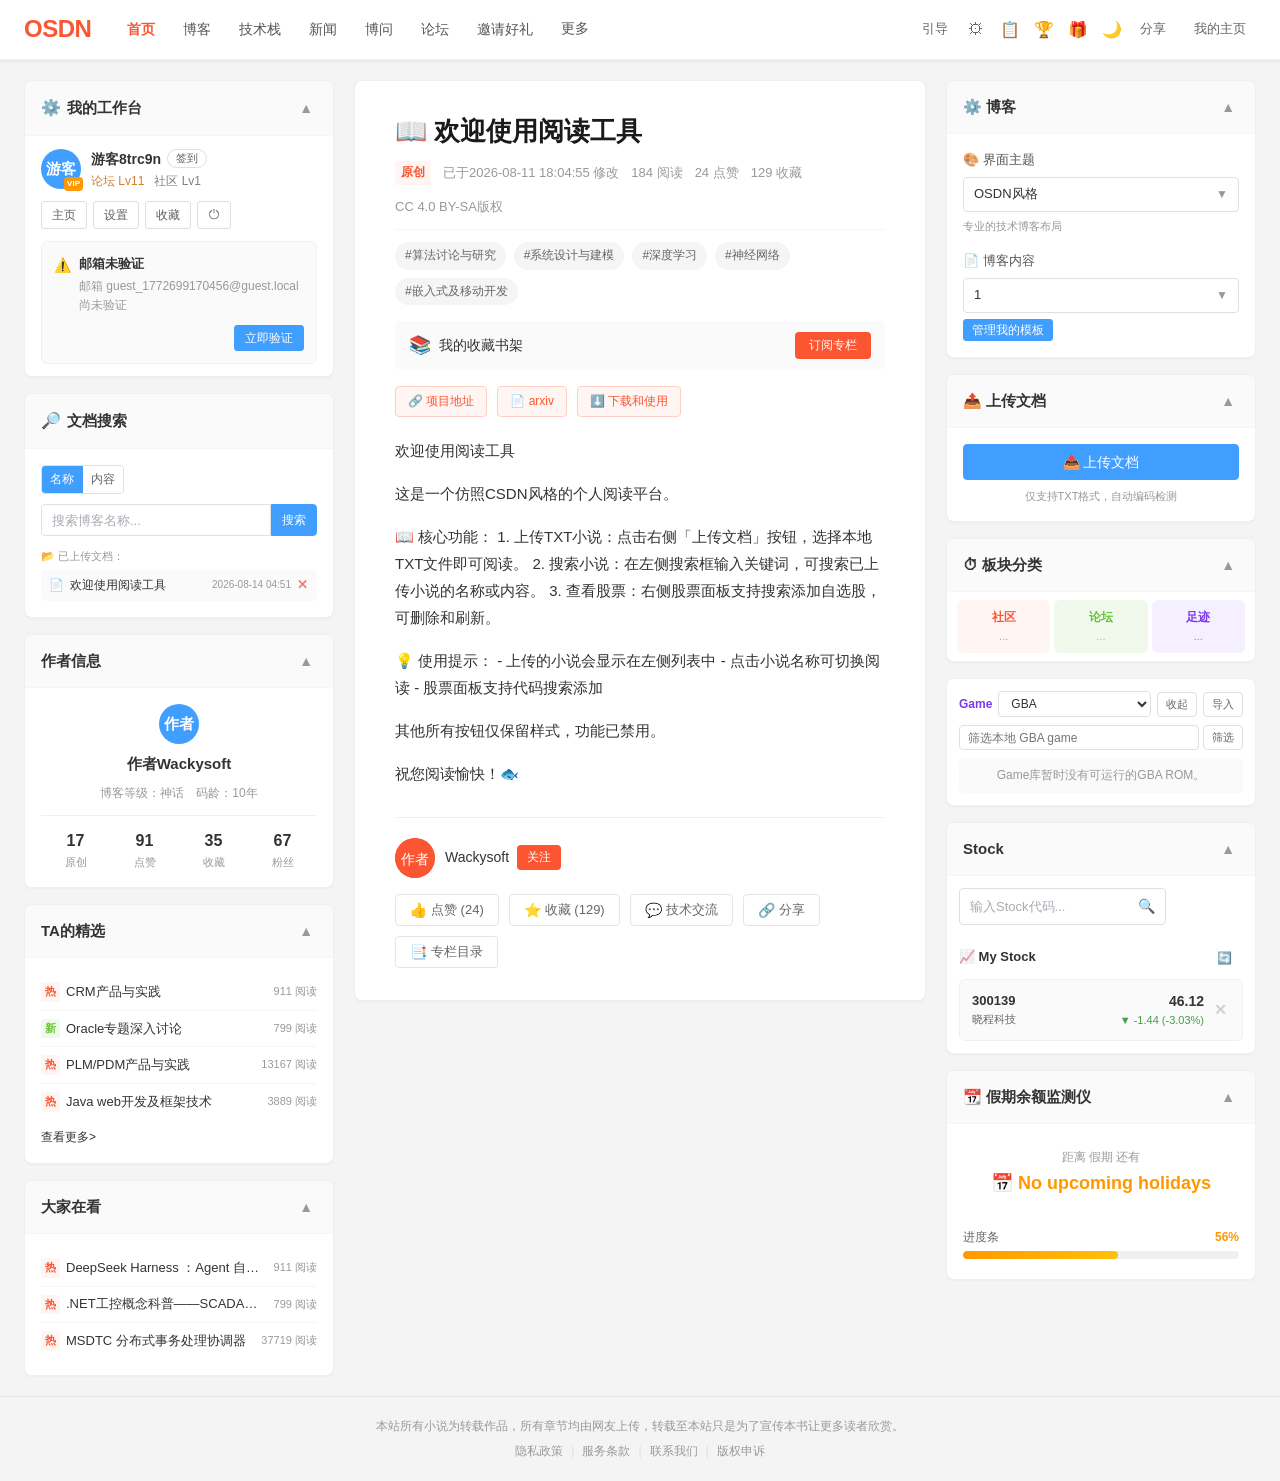
==== slack off fake site/htdocs/index.html @ a3bbbd3e "change style and localstorage novel" ====
<!DOCTYPE html>
<html lang="zh-CN" class="light">
<head>
    <meta charset="utf-8">
    <meta name="viewport" content="width=device-width, initial-scale=1, maximum-scale=5.0">
    <title>专业开发者工具|知识管理平台</title>
    <meta name="renderer" content="webkit">
    <meta name="theme-color" content="#fc5531">
	<link rel="stylesheet" href="css/main.css"/>
    <link rel="icon" href="data:image/svg+xml,<svg xmlns='http://www.w3.org/2000/svg' viewBox='0 0 100 100'><text y='.9em' font-size='90'>📚</text></svg>">
</head>
<body>
    <div id="app" class="csdn">
        <!-- ==================== Header ==================== -->
        <header class="csdn-header">
            <div class="header-container">
                <div class="header-left">
                    <a class="logo-link" href="#" onclick="return false;">
                        <div class="logo">OSDN</div>
                    </a>
                    <nav class="main-nav" aria-label="主导航">
                        <a class="nav-item active" href="#" onclick="return false;"><span>首页</span></a>
                        <a class="nav-item" href="#" onclick="return false;"><span>博客</span></a>
                        <a class="nav-item" href="#" onclick="return false;"><span>技术栈</span></a>
                        <a class="nav-item" href="#" onclick="return false;"><span>新闻</span></a>
                        <a class="nav-item" href="#" onclick="return false;"><span>博问</span></a>
                        <a class="nav-item" href="#" onclick="return false;"><span>论坛</span></a>
                        <a class="nav-item" href="#" onclick="return false;"><span>邀请好礼</span></a>
                        <button class="nav-item nav-item-group" onclick="return false;">
                            <span>更多</span>
                        </button>
                    </nav>
                </div>
                <div class="header-right">
                    <div class="toolbelt">
                        <button class="action-item" onclick="return false;">引导</button>
                        <button class="theme-toggle-btn" title="自定义头部菜单" onclick="return false;">⚙</button>
                        <button class="theme-toggle-btn" title="自定义侧边栏" onclick="return false;">📋</button>
                        <button class="theme-toggle-btn" title="排行榜" onclick="return false;">🏆</button>
                        <button class="theme-toggle-btn" title="邀请好礼" onclick="return false;">🎁</button>
                        <button class="theme-toggle-btn" title="切换到深色模式" onclick="return false;">🌙</button>
                        <button class="action-item" onclick="return false;">
                            <span>分享</span>
                        </button>
                    </div>
                    <div class="user-actions">
                        <a class="action-item" href="#" onclick="return false;">
                            <span>我的主页</span>
                        </a>
                    </div>
                </div>
            </div>
        </header>

        <!-- ==================== Main ==================== -->
        <main class="csdn-container">
            <!-- ===== Left Sidebar ===== -->
            <aside class="csdn-left-sidebar">
                <!-- Workspace Widget -->
                <div class="widget workspace-widget">
                    <div class="widget-header">
                        <h3 class="widget-title"><span class="section-icon">⚙️</span> 我的工作台</h3>
                        <button class="collapse-toggle-btn" title="收起" onclick="return false;">▲</button>
                    </div>
                    <div class="widget-content user-card-workspace">
                        <div class="user-logged-card">
                            <div class="logged-header">
                                <div class="logged-avatar">游客<span class="vip-badge">VIP</span></div>
                                <div class="logged-info">
                                    <div class="logged-name">
                                        <span class="username-text">游客8trc9n</span>
                                        <button class="el-button el-button--primary el-button--small is-plain checkin-btn" onclick="return false;">签到</button>
                                    </div>
                                    <div class="level-switcher">
                                        <span class="level-text" style="color: #CD7F32;">论坛 Lv11</span>
                                        <span class="level-text" style="color: #808080;">社区 Lv1</span>
                                    </div>
                                </div>
                            </div>
                            <div class="logged-actions">
                                <button class="el-button el-button--small is-plain" onclick="return false;">主页</button>
                                <button class="el-button el-button--small is-plain" onclick="return false;">设置</button>
                                <button class="el-button el-button--small is-plain" onclick="return false;">收藏</button>
                                <button class="el-button el-button--danger el-button--small is-plain" onclick="return false;"><span class=""><i data-v-ab1d8063="" class="el-icon"><svg data-v-ab1d8063="" xmlns="http://www.w3.org/2000/svg" viewBox="0 0 1024 1024"><path fill="currentColor" d="M352 159.872V230.4a352 352 0 1 0 320 0v-70.528A416.128 416.128 0 0 1 512 960a416 416 0 0 1-160-800.128"></path><path fill="currentColor" d="M512 64q32 0 32 32v320q0 32-32 32t-32-32V96q0-32 32-32"></path></svg></i></span></button>
                            </div>
                        </div>
						<div class="setting-item">
                                <div class="email-verification-status">
                                    <div class="status-header">
                                        <div class="status-icon">⚠️</div>
                                        <div class="status-info">
                                            <h4 class="status-title">邮箱未验证</h4>
                                            <p class="status-desc">邮箱 guest_1772699170456@guest.local 尚未验证</p>
                                        </div>
                                    </div>
                                    <div class="action-section">
                                        <button class="el-button el-button--primary el-button--small" onclick="return false;">立即验证</button>
                                    </div>
                                </div>
                        </div>
                    </div>
                </div>

                <!-- Novel Search Widget -->
                <div class="widget novel-search-widget">
                    <div class="widget-header">
                        <h3 class="widget-title"><span class="section-icon">🔎</span> 文档搜索</h3>
                    </div>
                    <div class="widget-content">
                        <div class="search-panel-compact">
                            <div class="search-mode-switch">
                                <div class="el-radio-group" role="radiogroup">
                                    <label class="el-radio-button is-active" style="display:inline-flex;">
                                        <input class="el-radio-button__original-radio" type="radio" name="searchMode" value="name" checked>
                                        <span class="el-radio-button__inner">名称</span>
                                    </label>
                                    <label class="el-radio-button" style="display:inline-flex;">
                                        <input class="el-radio-button__original-radio" type="radio" name="searchMode" value="content">
                                        <span class="el-radio-button__inner">内容</span>
                                    </label>
                                </div>
                            </div>
                            <div class="search-input-group">
                                <div class="el-input el-input--small el-input-group el-input--suffix el-input-group--append">
                                    <div class="el-input__wrapper">
                                        <input class="el-input__inner" type="text" id="novelSearchInput" placeholder="搜索博客名称..." autocomplete="off">
                                    </div>
                                    <div class="el-input-group__append">
                                        <button class="el-button el-button--primary el-button--small" id="novelSearchBtn">搜索</button>
                                    </div>
                                </div>
                            </div>
                            <!-- Uploaded novels list -->
                            <div id="uploadedNovelList" style="display:none; margin-top: 12px;">
                                <div style="font-size:11px; color:#999; margin-bottom:4px;">📂 已上传文档：</div>
                                <div id="novelListItems" style="display:flex; flex-direction:column; gap:4px;"></div>
                            </div>
                        </div>
                    </div>
                </div>

                <!-- Author Card Widget -->
                <div class="widget author-card-widget">
                    <div class="widget-header">
                        <h3 class="widget-title">作者信息</h3>
                        <button class="collapse-toggle-btn" title="收起" onclick="return false;">▲</button>
                    </div>
                    <div class="widget-content">
                        <div class="author-card">
                            <div class="author-avatar">作者</div>
							<a class="author-name" href="#" onclick="return false;">作者Wackysoft</a>
                            <div class="author-info">
                                <span class="blog-level">博客等级：神话</span>
                                <span class="coding-years">码龄：10年</span>
                            </div>
                            <div class="author-stats">
                                <div class="stat-item"><span class="stat-number">17</span><span class="stat-label">原创</span></div>
                                <div class="stat-item"><span class="stat-number">91</span><span class="stat-label">点赞</span></div>
                                <div class="stat-item"><span class="stat-number">35</span><span class="stat-label">收藏</span></div>
                                <div class="stat-item"><span class="stat-number">67</span><span class="stat-label">粉丝</span></div>
                            </div>
                        </div>
                    </div>
                </div>

                <!-- Recommended Widget -->
                <div class="widget recommended-widget">
                    <div class="widget-header">
                        <h3 class="widget-title">TA的精选</h3>
                        <button class="collapse-toggle-btn" title="收起" onclick="return false;">▲</button>
                    </div>
                    <div class="widget-content">
                        <ul class="article-list">
                            <li class="article-item"><span class="article-tag hot">热</span><button class="article-link" onclick="return false;">CRM产品与实践</button><span class="article-views">911 阅读</span></li>
                            <li class="article-item"><span class="article-tag new">新</span><button class="article-link" onclick="return false;">Oracle专题深入讨论</button><span class="article-views">799 阅读</span></li>
                            <li class="article-item"><span class="article-tag hot">热</span><button class="article-link" onclick="return false;">PLM/PDM产品与实践</button><span class="article-views">13167 阅读</span></li>
                            <li class="article-item"><span class="article-tag hot">热</span><button class="article-link" onclick="return false;">Java web开发及框架技术</button><span class="article-views">3889 阅读</span></li>
                        </ul>
                        <a class="view-more" href="#" onclick="return false;">查看更多&gt;</a>
                    </div>
                </div>

                <!-- Popular Widget -->
                <div class="widget popular-widget">
                    <div class="widget-header">
                        <h3 class="widget-title">大家在看</h3>
                        <button class="collapse-toggle-btn" title="收起" onclick="return false;">▲</button>
                    </div>
                    <div class="widget-content">
                        <ul class="article-list">
                            <li class="article-item"><span class="article-tag hot">热</span><button class="article-link" onclick="return false;">DeepSeek Harness ：Agent 自我改进</button><span class="article-views">911 阅读</span></li>
                            <li class="article-item"><span class="article-tag hot">热</span><button class="article-link" onclick="return false;">.NET工控概念科普——SCADA、MES、ERP</button><span class="article-views">799 阅读</span></li>
                            <li class="article-item"><span class="article-tag hot">热</span><button class="article-link" onclick="return false;">MSDTC 分布式事务处理协调器</button><span class="article-views">37719 阅读</span></li>
                        </ul>
                    </div>
                </div>
            </aside>

            <!-- ===== Article Area ===== -->
            <article class="csdn-article">
                <h1 class="article-title" id="articleTitle">📖 欢迎使用阅读工具</h1>
                <div class="article-meta">
                    <span class="meta-item original">原创</span>
                    <span class="meta-item">已于2026-08-11 18:04:55 修改</span>
                    <span class="meta-item" id="readCount">184 阅读</span>
                    <span class="meta-item">24 点赞</span>
                    <span class="meta-item">129 收藏</span>
                    <span class="meta-item license">CC 4.0 BY-SA版权</span>
                </div>
                <div class="article-tags">
                    <span class="tag-item">#算法讨论与研究</span>
                    <span class="tag-item">#系统设计与建模</span>
                    <span class="tag-item">#深度学习</span>
                    <span class="tag-item">#神经网络</span>
                    <span class="tag-item">#嵌入式及移动开发</span>
                </div>
                <div class="column-info">
                    <div class="column-content">
                        <span class="column-icon">📚</span>
                        <span class="column-name">我的收藏书架</span>
                        <button class="subscribe-btn" onclick="return false;">订阅专栏</button>
                    </div>
                </div>
                <div class="external-links">
                    <button class="link-item" onclick="return false;">🔗 项目地址</button>
                    <button class="link-item" onclick="return false;">📄 arxiv</button>
                    <button class="link-item" onclick="return false;">⬇️ 下载和使用</button>
                </div>
                <div class="article-content" id="articleContent">
                    <p>👆 点击右侧「上传文档」按钮，选择TXT格式的小说文件即可开始阅读。</p>
                    <p>上传后小说内容将在此区域显示，左侧搜索框可以搜索已上传的小说。</p>
                    <p>本页面仿照CSDN风格布局，仅保留上传小说和查看股票两个核心功能。</p>
                </div>
                <div class="article-footer">
                    <div class="author-snippet">
                        <img class="author-avatar-small" src="data:image/svg+xml,%3Csvg xmlns='http://www.w3.org/2000/svg' width='40' height='40'%3E%3Crect width='40' height='40' rx='20' fill='%23fc5531'/%3E%3Ctext x='20' y='26' text-anchor='middle' font-size='14' fill='white' font-family='sans-serif'%3E作者%3C/text%3E%3C/svg%3E" alt="作者头像">
                        <div class="author-info-small">
                            <div class="author-name-small">Wackysoft</div>
                            <button class="follow-btn-small" onclick="return false;">关注</button>
                        </div>
                    </div>
                    <div class="interaction-btns">
                        <button class="interaction-btn" onclick="return false;"><span class="btn-icon">👍</span><span class="btn-text">点赞 (24)</span></button>
                        <button class="interaction-btn" onclick="return false;"><span class="btn-icon">⭐</span><span class="btn-text">收藏 (129)</span></button>
                        <button class="interaction-btn" onclick="return false;"><span class="btn-icon">💬</span><span class="btn-text">技术交流</span></button>
                        <button class="interaction-btn" onclick="return false;"><span class="btn-icon">🔗</span><span class="btn-text">分享</span></button>
                        <button class="interaction-btn" onclick="return false;"><span class="btn-icon">📑</span><span class="btn-text">专栏目录</span></button>
                    </div>
                </div>
            </article>

            <!-- ===== Right Sidebar ===== -->
            <aside class="csdn-right-sidebar">
                <!-- Settings Widget -->
                <div class="widget settings-widget">
                    <div class="widget-header">
                        <h3 class="widget-title">⚙️ 博客</h3>
                        <button class="collapse-toggle-btn" title="收起" onclick="return false;">▲</button>
                    </div>
                    <div class="widget-content">
                        <div class="settings-panel">
                            <div class="setting-item">
                                <div class="setting-label">🎨 界面主题</div>
                                <div class="el-select el-select--small setting-select">
                                    <div class="el-select__wrapper" onclick="return false;">
                                        <div class="el-select__selection">
                                            <div class="el-select__placeholder"><span>OSDN风格</span></div>
                                        </div>
                                        <div class="el-select__suffix">▼</div>
                                    </div>
                                </div>
                                <span style="font-size:11px; color:#999;">专业的技术博客布局</span>
                            </div>
                            <div class="setting-item">
                                <div class="setting-label">📄 博客内容</div>
                                <div class="el-select el-select--small setting-select">
                                    <div class="el-select__wrapper" onclick="return false;">
                                        <div class="el-select__selection">
                                            <div class="el-select__placeholder"><span>1</span></div>
                                        </div>
                                        <div class="el-select__suffix">▼</div>
                                    </div>
                                </div>
                                <button class="el-button el-button--primary el-button--small is-text manage-template-btn" onclick="return false;">管理我的模板</button>
                            </div>
                        </div>
                    </div>
                </div>

                <!-- Upload Widget (Core Function) -->
                <div class="widget upload-widget" id="uploadWidget">
                    <div class="widget-header">
                        <h3 class="widget-title">📤 上传文档</h3>
                        <button class="collapse-toggle-btn" title="收起" onclick="return false;">▲</button>
                    </div>
                    <div class="widget-content">
                        <div class="reader-panel-compact">
                            <button class="el-button el-button--primary upload-btn" id="uploadBtn" block>
                                📤 上传文档
                            </button>
                            <p style="font-size:11px; color:#999; margin-top:8px; text-align:center;">
                                仅支持TXT格式，自动编码检测
                            </p>
                        </div>
                    </div>
                </div>

                <!-- Farm QPet Countdown Widget -->
                <div class="widget farm-qpet-countdown-widget">
                    <div class="widget-header">
                        <h3 class="widget-title">⏱ 板块分类</h3>
                        <button class="collapse-toggle-btn" title="收起" onclick="return false;">▲</button>
                    </div>
                    <div class="widget-content" style="padding:8px 10px;">
                        <div class="farm-qpet-countdown-widget">
                            <div class="fqc-grid">
                                <a class="fqc-cell fqc-cell--community" href="#" onclick="return false;">
                                    <span class="fqc-name">社区</span>
                                    <span class="fqc-meta">...</span>
                                </a>
                                <a class="fqc-cell fqc-cell--farm" href="#" onclick="return false;">
                                    <span class="fqc-name">论坛</span>
                                    <span class="fqc-meta">...</span>
                                </a>
                                <a class="fqc-cell fqc-cell--qpet" href="#" onclick="return false;">
                                    <span class="fqc-name">足迹</span>
                                    <span class="fqc-meta">...</span>
                                </a>
                            </div>
                        </div>
                    </div>
                </div>

                <!-- GBA Console Widget -->
                <div class="widget gba-console-widget">
                    <div class="widget-content no-padding">
                        <div class="gba-widget">
                            <div class="gba-widget-lead">
                                <span class="gba-widget-icon">Game</span>
                                <select class="console-select" aria-label="选择Game平台" onchange="return false;">
                                    <option value="gba" selected>GBA</option>
                                    <option value="gb">GB</option>
                                    <option value="gbc">GBC</option>
                                    <option value="nes">FC/NES</option>
                                    <option value="snes">SNES</option>
                                    <option value="genesis">MD</option>
                                    <option value="n64">N64</option>
                                    <option value="nds">NDS</option>
                                </select>
                                <button class="library-toggle" onclick="return false;">收起</button>
                                <input class="local-rom-input" type="file" accept=".gba" style="display:none;">
                                <button class="import-rom" onclick="return false;">导入</button>
                            </div>
                            <form class="gba-library-search" onsubmit="return false;">
                                <input placeholder="筛选本地 GBA game" aria-label="筛选本地 GBA game">
                                <button onclick="return false;">筛选</button>
                            </form>
                            <div class="gba-widget-status">Game库暂时没有可运行的GBA ROM。</div>
                        </div>
                    </div>
                </div>

                <!-- Stock Widget (Core Function) -->
                <div class="widget stock-widget" id="stockWidget">
                    <div class="widget-header">
                        <h3 class="widget-title">Stock</h3>
                        <button class="collapse-toggle-btn" title="收起" onclick="return false;">▲</button>
                    </div>
                    <div class="widget-content" style="padding:12px;">
                        <div class="stock-panel">
                            <div class="stock-section">
                                <div class="search-container">
                                    <div class="el-input el-input--prefix el-input--suffix">
                                        <div class="el-input__wrapper" style="border-radius:4px;">
                                            <input class="el-input__inner" type="text" id="stockSearchInput" placeholder="输入Stock代码..." autocomplete="off">
                                            <span id="stockSearchBtn" style="cursor:pointer; color:#999; font-size:14px;">🔍</span>
                                        </div>
                                    </div>
                                </div>
                            </div>
                            <div class="stock-section">
                                <div class="section-header">
                                    <h4>📈 My Stock</h4>
                                    <button class="el-button el-button--small" id="stockRefreshBtn" title="刷新">🔄</button>
                                </div>
                                <div class="stock-list" id="stockList">
                                    <!-- Stock items will be rendered here by JS -->
                                </div>
                            </div>
                        </div>
                    </div>
                </div>

                <!-- Holiday Countdown Widget -->
                <div class="widget holiday-countdown-2026-widget">
                    <div class="widget-header">
                        <h3 class="widget-title">📆 假期余额监测仪</h3>
                        <button class="collapse-toggle-btn" title="收起" onclick="return false;">▲</button>
                    </div>
                    <div class="widget-content" style="padding:12px;">
                        <div class="holiday-countdown-2026">
                            <div class="countdown-hero">
                                <span class="hero-label">距离 **节 还有</span>
                                <span class="hero-value" id="holidayCountdown">计算中...</span>
                            </div>
                            <div class="moyu-progress-section">
                                <div class="moyu-progress-header">
                                    <span class="moyu-label">进度条</span>
                                    <span class="moyu-percent" id="moyuPercent">56%</span>
                                </div>
                                <div class="moyu-progress-track">
                                    <div class="moyu-progress-fill" id="moyuProgressFill" style="width: 56%;"></div>
                                </div>
                            </div>
                        </div>
                    </div>
                </div>
            </aside>
        </main>

        <!-- ==================== Footer ==================== -->
        <footer class="site-footer">
            <div class="beian-info">
                <p>本站所有小说为转载作品，所有章节均由网友上传，转载至本站只是为了宣传本书让更多读者欣赏。</p>
                <div class="footer-links">
                    <a href="#" onclick="return false;">隐私政策</a>
                    <span class="link-separator">|</span>
                    <a href="#" onclick="return false;">服务条款</a>
                    <span class="link-separator">|</span>
                    <a href="#" onclick="return false;">联系我们</a>
                    <span class="link-separator">|</span>
                    <a href="#" onclick="return false;">版权申诉</a>
                </div>
            </div>
        </footer>

        <!-- Hidden file input for novel upload -->
        <input type="file" accept=".txt" id="novelFileInput" class="hidden-file-input">

        <!-- Toast notification -->
        <div class="toast" id="toast"></div>
    </div>
	<script type="text/javascript" src="js/main.js"></script>
</body>
</html>
---- slack off fake site/htdocs/css/main.css ----
:root {
            --el-color-primary: #fc5531;
            --el-color-primary-light-3: #fd7b5f;
            --el-color-primary-light-5: #fea692;
            --el-color-primary-light-7: #fed0c4;
            --el-color-primary-light-8: #ffe4de;
            --el-color-primary-light-9: #fff2ef;
            --el-color-primary-dark-2: #ca4427;
            --el-color-danger: #f56c6c;
            --el-color-info: #909399;
            --el-color-success: #67c23a;
            --el-color-warning: #e6a23c;
            --el-border-radius-base: 4px;
            --el-border-color: #dcdfe6;
            --el-border-color-light: #e4e7ed;
            --el-text-color-primary: #303133;
            --el-text-color-regular: #606266;
            --el-text-color-secondary: #909399;
            --el-text-color-placeholder: #a8abb2;
            --el-bg-color: #ffffff;
            --el-bg-color-page: #f4f4f4;
            --el-font-size-base: 14px;
            --el-font-size-small: 13px;
        }

        * {
            margin: 0;
            padding: 0;
            box-sizing: border-box;
        }

        body {
            font-family: -apple-system, BlinkMacSystemFont, 'Segoe UI', 'PingFang SC', 'Hiragino Sans GB',
                'Microsoft YaHei', 'Helvetica Neue', Helvetica, Arial, sans-serif;
            font-size: 14px;
            color: var(--el-text-color-primary);
            background-color: #f4f4f4;
            line-height: 1.6;
            min-height: 100vh;
        }

        a {
            text-decoration: none;
            color: inherit;
        }

        button {
            cursor: pointer;
            font-family: inherit;
        }
        button:disabled {
            cursor: not-allowed;
            opacity: 0.5;
        }

        /* ============ Header ============ */
        .csdn-header {
            position: sticky;
            top: 0;
            z-index: 1000;
            background: #ffffff;
            box-shadow: 0 1px 4px rgba(0, 0, 0, 0.08);
            height: 60px;
            border-bottom: 1px solid #f0f0f0;
        }

        .header-container {
            max-width: 1400px;
            margin: 0 auto;
            padding: 0 24px;
            height: 100%;
            display: flex;
            align-items: center;
            justify-content: space-between;
            gap: 16px;
        }

        .header-left {
            display: flex;
            align-items: center;
            gap: 24px;
            min-width: 0;
            flex-shrink: 1;
        }

        .logo-link {
            display: flex;
            align-items: center;
            flex-shrink: 0;
        }
        .logo {
            font-size: 24px;
            font-weight: 700;
            color: #fc5531;
            letter-spacing: -0.5px;
            cursor: pointer;
            white-space: nowrap;
            user-select: none;
        }

        .main-nav {
            display: flex;
            align-items: center;
            gap: 4px;
            flex-wrap: nowrap;
            overflow: hidden;
        }

        .nav-item {
            display: inline-flex;
            align-items: center;
            gap: 4px;
            padding: 8px 12px;
            font-size: 14px;
            color: #555;
            border-radius: 4px;
            cursor: pointer;
            border: none;
            background: none;
            white-space: nowrap;
            transition: color 0.2s, background 0.2s;
            user-select: none;
        }
        .nav-item:hover {
            color: #fc5531;
            background: #fff5f2;
        }
        .nav-item.active {
            color: #fc5531;
            font-weight: 600;
        }
        .nav-item-highlight {
            color: #fc5531;
            font-weight: 600;
            background: #fff5f2;
            border: 1px solid #fed0c4;
            border-radius: 20px;
            padding: 4px 14px;
        }
        .nav-item-group {
            cursor: default;
        }

        .el-icon {
            display: inline-flex;
            align-items: center;
            justify-content: center;
            width: 1em;
            height: 1em;
            font-size: inherit;
            flex-shrink: 0;
        }
        .el-icon svg {
            width: 1em;
            height: 1em;
            fill: currentColor;
        }

        .header-right {
            display: flex;
            align-items: center;
            gap: 8px;
            flex-shrink: 0;
        }

        .toolbelt {
            display: flex;
            align-items: center;
            gap: 2px;
        }

        .action-item {
            display: inline-flex;
            align-items: center;
            gap: 4px;
            padding: 6px 10px;
            font-size: 13px;
            color: #666;
            border: none;
            background: none;
            border-radius: 4px;
            cursor: pointer;
            white-space: nowrap;
            transition: color 0.2s, background 0.2s;
            user-select: none;
        }
        .action-item:hover {
            color: #fc5531;
            background: #f5f5f5;
        }

        .theme-toggle-btn {
            display: inline-flex;
            align-items: center;
            justify-content: center;
            width: 32px;
            height: 32px;
            padding: 0;
            font-size: 16px;
            color: #666;
            border: none;
            background: none;
            border-radius: 4px;
            cursor: pointer;
            transition: color 0.2s, background 0.2s;
            user-select: none;
        }
        .theme-toggle-btn:hover {
            color: #fc5531;
            background: #f5f5f5;
        }

        .user-actions {
            display: flex;
            align-items: center;
            gap: 4px;
        }

        /* ============ Container ============ */
        .csdn-container {
            max-width: 1400px;
            margin: 0 auto;
            padding: 20px 24px;
            display: flex;
            gap: 20px;
            align-items: flex-start;
            min-height: calc(100vh - 60px - 100px);
        }

        /* ============ Sidebar ============ */
        .csdn-left-sidebar,
        .csdn-right-sidebar {
            width: 310px;
            flex-shrink: 0;
            display: flex;
            flex-direction: column;
            gap: 16px;
        }

        .widget {
            background: #ffffff;
            border-radius: 8px;
            border: 1px solid #f0f0f0;
            overflow: hidden;
            box-shadow: 0 1px 2px rgba(0, 0, 0, 0.04);
        }

        .widget-header {
            display: flex;
            align-items: center;
            justify-content: space-between;
            padding: 14px 16px;
            border-bottom: 1px solid #f5f5f5;
            background: #fafafa;
        }

        .widget-title {
            display: flex;
            align-items: center;
            gap: 6px;
            font-size: 15px;
            font-weight: 600;
            color: #333;
        }
        .section-icon {
            font-size: 16px;
        }

        .widget-content {
            padding: 16px;
        }
        .widget-content.no-padding {
            padding: 0;
        }

        .el-button {
            display: inline-flex;
            align-items: center;
            justify-content: center;
            gap: 6px;
            padding: 8px 16px;
            font-size: 13px;
            font-weight: 500;
            line-height: 1;
            border-radius: 4px;
            border: 1px solid transparent;
            cursor: pointer;
            white-space: nowrap;
            transition: all 0.2s;
            user-select: none;
            background: none;
            color: #606266;
        }
        .el-button--primary {
            background: #409eff;
            border-color: #409eff;
            color: #fff;
        }
        .el-button--primary:hover {
            background: #fd7b5f;
            border-color: #fd7b5f;
        }
        .el-button--primary.is-plain {
            background: #fff2ef;
            border-color: #fed0c4;
            color: #fc5531;
        }
        .el-button--primary.is-plain:hover {
            background: #fc5531;
            border-color: #fc5531;
            color: #fff;
        }
        .el-button--danger {
            background: #f56c6c;
            border-color: #f56c6c;
            color: #fff;
        }
        .el-button--danger.is-plain {
            background: #fef0f0;
            border-color: #fbc4c4;
            color: #f56c6c;
        }
        .el-button--small {
            padding: 6px 10px;
            font-size: 12px;
            border-radius: 3px;
        }
        .el-button--text {
            border: none;
            background: none;
            color: #fc5531;
            padding: 4px 8px;
        }
        .el-button--text:hover {
            background: #f5f5f5;
        }
        .el-button.is-plain {
            background: transparent;
            border-color: #dcdfe6;
            color: #606266;
        }
        .el-button.is-plain:hover {
            background: #fc5531;
            border-color: #fc5531;
            color: #fff;
        }
        .el-button[block] {
            width: 100%;
            display: flex;
        }

        .collapse-toggle-btn {
            padding: 4px;
            color: #999;
            font-size: 14px;
            background: none;
            border: none;
            cursor: pointer;
        }
        .collapse-toggle-btn:hover {
            color: #333;
        }

        /* ============ Workspace Widget ============ */
        .user-card-workspace {
            padding: 12px 16px;
        }
        .user-logged-card .logged-header {
            display: flex;
            align-items: center;
            gap: 10px;
            margin-bottom: 8px;
        }
        .logged-avatar {
            width: 40px;
            height: 40px;
            border-radius: 50%;
            background: #409eff;
            color: #fff;
            display: flex;
            align-items: center;
            justify-content: center;
            font-size: 15px;
            font-weight: 600;
            position: relative;
            flex-shrink: 0;
        }
        .vip-badge {
            position: absolute;
            bottom: -2px;
            right: -2px;
            font-size: 8px;
            background: #ff9800;
            color: #fff;
            padding: 1px 3px;
            border-radius: 4px;
            font-weight: 700;
        }
        .logged-info {
            flex: 1;
            min-width: 0;
        }
        .logged-name {
            display: flex;
            align-items: center;
            gap: 6px;
            font-weight: 600;
            font-size: 14px;
            color: #333;
        }
        .username-text {
            overflow: hidden;
            text-overflow: ellipsis;
            white-space: nowrap;
        }
        .checkin-btn {
            padding: 3px 8px;
            font-size: 11px;
            border-radius: 10px;
        }
        .level-switcher {
            display: flex;
            gap: 10px;
            margin-top: 2px;
            font-size: 12px;
            color: #999;
        }
        .level-text {
            cursor: default;
            user-select: none;
        }

        .logged-actions {
            display: flex;
            gap: 6px;
            flex-wrap: wrap;
            margin-top: 10px;
        }

        /* ============ Search Widget ============ */
        .search-panel-compact .search-mode-switch {
            margin-bottom: 10px;
        }
        .el-radio-group {
            display: inline-flex;
            border: 1px solid #dcdfe6;
            border-radius: 4px;
            overflow: hidden;
        }
        .el-radio-button {
            display: inline-flex;
            position: relative;
        }
        .el-radio-button__original-radio {
            position: absolute;
            opacity: 0;
            pointer-events: none;
        }
        .el-radio-button__inner {
            display: inline-flex;
            align-items: center;
            padding: 4px 8px;
            font-size: 12px;
            color: #606266;
            background: #fff;
            cursor: pointer;
            border-right: 1px solid #dcdfe6;
            transition: all 0.2s;
            user-select: none;
        }
        .el-radio-button:last-child .el-radio-button__inner {
            border-right: none;
        }
        .el-radio-button.is-active .el-radio-button__inner {
            background: #409eff;
            color: #fff;
            border-color: #409eff;
        }

        .search-input-group {
            display: flex;
        }
        .el-input {
            flex: 1;
            display: inline-flex;
            align-items: stretch;
        }
        .el-input__wrapper {
            flex: 1;
            display: flex;
            align-items: center;
            padding: 6px 10px;
            border: 1px solid #dcdfe6;
            border-radius: 4px 0 0 4px;
            background: #fff;
            transition: border-color 0.2s;
            min-height: 32px;
        }
        .el-input__wrapper:focus-within {
            border-color: #fc5531;
        }
        .el-input__inner {
            border: none;
            outline: none;
            font-size: 13px;
            color: #333;
            background: none;
            width: 100%;
            flex: 1;
        }
        .el-input__inner::placeholder {
            color: #a8abb2;
        }
        .el-input-group__append {
            display: flex;
            align-items: center;
        }
        .el-input-group__append .el-button {
            border-radius: 0 4px 4px 0;
            height: 100%;
            min-height: 32px;
        }

        /* ============ Author Card ============ */
        .author-card {
            text-align: center;
        }
        .author-avatar {
            width: 40px;
            height: 40px;
            border-radius: 50%;
            background: #409eff;
            color: #fff;
            display: flex;
            align-items: center;
            justify-content: center;
            font-size: 15px;
            margin: 0 auto 8px;
            font-weight: 600;
        }
        .author-name {
            font-weight: 600;
            font-size: 15px;
            color: #333;
            margin-bottom: 4px;
        }
		.author-name:hover {
            color: #fc5531;
        }
        .author-info {
            display: flex;
            justify-content: center;
            gap: 12px;
            font-size: 12px;
            color: #999;
			margin-top: 8px;
            margin-bottom: 12px;
        }
        .author-stats {
            display: flex;
            border-top: 1px solid #f0f0f0;
            padding-top: 12px;
        }
        .stat-item {
            flex: 1;
            text-align: center;
            cursor: default;
            user-select: none;
        }
        .stat-number {
            display: block;
            font-weight: 700;
            font-size: 16px;
            color: #333;
        }
        .stat-label {
            display: block;
            font-size: 11px;
            color: #999;
        }

        /* ============ Article List ============ */
        .article-list {
            list-style: none;
        }
        .article-item {
            display: flex;
            align-items: center;
            gap: 6px;
            padding: 8px 0;
            border-bottom: 1px solid #f5f5f5;
            font-size: 13px;
        }
        .article-item:last-child {
            border-bottom: none;
        }
        .article-tag {
            font-size: 11px;
            padding: 1px 4px;
            border-radius: 2px;
            flex-shrink: 0;
            font-weight: 600;
        }
        .article-tag.hot {
            color: #fc5531;
            background: #fff5f2;
        }
        .article-tag.new {
            color: #67c23a;
            background: #f0f9eb;
        }
        .article-link {
            flex: 1;
            text-align: left;
            background: none;
            border: none;
            color: #333;
            font-size: 13px;
            cursor: default;
            overflow: hidden;
            text-overflow: ellipsis;
            white-space: nowrap;
            user-select: none;
        }
        .article-link:hover {
            color: #fc5531;
        }
        .article-views {
            flex-shrink: 0;
            font-size: 11px;
            color: #999;
        }
        .view-more {
            display: inline-block;
            margin-top: 8px;
            font-size: 12px;
            color: #333;
            cursor: default;
            user-select: none;
        }
		.view-more:hover {
            color: #fc5531;
        }

        /* ============ Article ============ */
        .csdn-article {
            flex: 1;
            min-width: 0;
            background: #ffffff;
            border-radius: 8px;
            border: 1px solid #f0f0f0;
            padding: 32px 40px;
            box-shadow: 0 1px 2px rgba(0, 0, 0, 0.04);
        }

        .article-title {
            font-size: 26px;
            font-weight: 700;
            color: #1a1a1a;
            margin-bottom: 12px;
            line-height: 1.4;
            word-break: break-word;
        }

        .article-meta {
            display: flex;
            align-items: center;
            gap: 12px;
            flex-wrap: wrap;
            font-size: 13px;
            color: #999;
            margin-bottom: 12px;
            border-bottom: 1px solid #f5f5f5;
            padding-bottom: 12px;
        }
        .meta-item {
            display: inline-flex;
            align-items: center;
            gap: 4px;
        }
        .meta-item.original {
            color: #fc5531;
            font-weight: 600;
            background: #fff5f2;
            padding: 2px 6px;
            border-radius: 2px;
            font-size: 12px;
        }
        .meta-item.license {
            cursor: default;
            user-select: none;
        }

        .article-tags {
            display: flex;
            gap: 8px;
            flex-wrap: wrap;
            margin-bottom: 16px;
        }
        .tag-item {
            font-size: 12px;
            color: #666;
            background: #f5f5f5;
            padding: 4px 10px;
            border-radius: 16px;
            cursor: default;
            user-select: none;
        }

        .column-info {
            display: flex;
            align-items: center;
            margin-bottom: 16px;
            padding: 10px 14px;
            background: #fafafa;
            border-radius: 6px;
        }
        .column-content {
            display: flex;
            align-items: center;
            gap: 8px;
            flex: 1;
        }
        .column-icon {
            font-size: 18px;
        }
        .column-name {
            font-weight: 500;
            font-size: 14px;
            color: #333;
            flex: 1;
        }
        .subscribe-btn {
            background: #fc5531;
            color: #fff;
            border: none;
            padding: 5px 14px;
            border-radius: 4px;
            font-size: 12px;
            cursor: pointer;
        }
        .subscribe-btn:hover {
            background: #fd7b5f;
        }

        .external-links {
            display: flex;
            gap: 10px;
            margin-bottom: 20px;
            flex-wrap: wrap;
        }
        .link-item {
            display: inline-flex;
            align-items: center;
            gap: 4px;
            padding: 6px 12px;
            font-size: 12px;
            color: #fc5531;
            background: #fff5f2;
            border: 1px solid #fed0c4;
            border-radius: 4px;
            cursor: pointer;
        }
        .link-item:hover {
            background: #fc5531;
            color: #fff;
        }
        .link-icon {
            font-size: 14px;
        }

        .article-content {
            font-size: 15px;
            line-height: 1.8;
            color: #333;
            word-break: break-word;
            min-height: 200px;
        }
        .article-content p {
            margin-bottom: 16px;
        }
        .article-content .blog-para {
            text-indent: 0;
        }

        .article-footer {
            border-top: 1px solid #f0f0f0;
            padding-top: 20px;
            margin-top: 30px;
        }
        .author-snippet {
            display: flex;
            align-items: center;
            gap: 10px;
            margin-bottom: 16px;
        }
        .author-avatar-small {
            width: 40px;
            height: 40px;
            border-radius: 50%;
            background: #fc5531;
            object-fit: cover;
        }
        .author-info-small {
            display: flex;
            align-items: center;
            gap: 8px;
            flex: 1;
        }
        .author-name-small {
            font-weight: 500;
            font-size: 14px;
            color: #333;
        }
        .follow-btn-small {
            background: #fc5531;
            color: #fff;
            border: none;
            padding: 4px 10px;
            border-radius: 4px;
            font-size: 12px;
            cursor: pointer;
        }
        .follow-btn-small:hover {
            background: #fd7b5f;
        }

        .interaction-btns {
            display: flex;
            gap: 10px;
            flex-wrap: wrap;
        }
        .interaction-btn {
            display: inline-flex;
            align-items: center;
            gap: 4px;
            padding: 6px 14px;
            font-size: 13px;
            color: #666;
            border: 1px solid #e5e5e5;
            background: #fff;
            border-radius: 4px;
            cursor: pointer;
            transition: all 0.2s;
            user-select: none;
        }
        .interaction-btn:hover {
            border-color: #fc5531;
            color: #fc5531;
            background: #fff5f2;
        }
        .btn-icon {
            font-size: 14px;
        }

        /* ============ Right Sidebar - Settings ============ */
        .settings-panel {
            display: flex;
            flex-direction: column;
            gap: 16px;
        }
        .setting-item {
            display: flex;
            flex-direction: column;
            gap: 6px;
        }
        .setting-label {
            display: flex;
            align-items: center;
            gap: 6px;
            font-size: 13px;
            color: #555;
            font-weight: 500;
        }
        .setting-label .el-icon {
            color: #667eea;
            font-size: 16px;
        }
        .setting-select {
            width: 100%;
        }
        .el-select {
            display: inline-flex;
            width: 100%;
            position: relative;
        }
        .el-select__wrapper {
            display: flex;
            align-items: center;
            width: 100%;
            padding: 6px 10px;
            border: 1px solid #dcdfe6;
            border-radius: 4px;
            background: #fff;
            cursor: pointer;
            min-height: 32px;
            transition: border-color 0.2s;
        }
        .el-select__wrapper:hover {
            border-color: #c0c4cc;
        }
        .el-select__selection {
            flex: 1;
            display: flex;
            align-items: center;
            min-width: 0;
        }
        .el-select__placeholder {
            color: #999;
            font-size: 13px;
        }
        .el-select__placeholder span {
            color: #333;
        }
        .el-select__suffix {
            display: flex;
            align-items: center;
            color: #999;
            font-size: 12px;
        }
        .setting-hint {
            font-size: 11px;
            color: #999;
        }
        .manage-template-btn {
            align-self: flex-start;
            padding: 4px 8px;
            font-size: 12px;
        }

        .email-verification-status {
            display: flex;
            flex-direction: column;
            gap: 10px;
            padding: 12px;
            background: #fafafa;
            border-radius: 6px;
            border: 1px solid #f0f0f0;
			margin-top: 12px;
        }
        .status-header {
            display: flex;
            gap: 8px;
        }
        .status-icon .el-icon {
            font-size: 18px;
            color: #e6a23c;
        }
        .status-title {
            font-size: 13px;
            font-weight: 600;
            color: #333;
        }
        .status-desc {
            font-size: 12px;
            color: #999;
            margin-top: 2px;
        }
        .action-section {
            display: flex;
            justify-content: flex-end;
        }

        /* ============ Upload Widget ============ */
        .reader-panel-compact .upload-btn {
            width: 100%;
            display: flex;
            justify-content: center;
            padding: 10px;
            font-size: 14px;
        }
        .upload-btn .el-icon {
            font-size: 16px;
        }

        /* ============ Farm QPet Countdown ============ */
        .farm-qpet-countdown-widget .fqc-grid {
            display: flex;
            gap: 4px;
        }
        .fqc-cell {
            flex: 1;
            display: flex;
            flex-direction: column;
            align-items: center;
            padding: 8px 4px;
            border-radius: 6px;
            text-decoration: none;
            cursor: default;
            user-select: none;
            transition: transform 0.2s;
        }
        .fqc-cell:hover {
            transform: translateY(-2px);
        }
        .fqc-cell--community {
            background: #fff5f2;
            color: #fc5531;
        }
        .fqc-cell--farm {
            background: #f0f9eb;
            color: #67c23a;
        }
        .fqc-cell--qpet {
            background: #f4f0ff;
            color: #7c3aed;
        }
        .fqc-name {
            font-size: 12px;
            font-weight: 600;
        }
        .fqc-meta {
            font-size: 11px;
            opacity: 0.7;
        }

        /* ============ GBA Widget ============ */
        .gba-widget {
            padding: 12px;
        }
        .gba-widget-lead {
            display: flex;
            align-items: center;
            gap: 6px;
            margin-bottom: 8px;
            flex-wrap: wrap;
        }
        .gba-widget-icon {
            font-size: 12px;
            font-weight: 700;
            color: #7c3aed;
        }
        .console-select {
            flex: 1;
            padding: 4px 8px;
            border: 1px solid #dcdfe6;
            border-radius: 4px;
            font-size: 12px;
            color: #333;
            background: #fff;
            cursor: pointer;
            min-width: 60px;
        }
        .library-toggle {
            padding: 4px 8px;
            font-size: 11px;
            border: 1px solid #dcdfe6;
            background: #fff;
            border-radius: 4px;
            color: #666;
            cursor: pointer;
        }
        .local-rom-input {
            font-size: 11px;
            max-width: 80px;
        }
        .import-rom {
            padding: 4px 8px;
            font-size: 11px;
            border: 1px solid #dcdfe6;
            background: #fff;
            border-radius: 4px;
            color: #666;
            cursor: pointer;
        }
        .gba-library-search {
            display: flex;
            gap: 4px;
            margin-bottom: 8px;
        }
        .gba-library-search input {
            flex: 1;
            padding: 4px 8px;
            border: 1px solid #dcdfe6;
            border-radius: 4px;
            font-size: 12px;
        }
        .gba-library-search button {
            padding: 4px 8px;
            font-size: 11px;
            border: 1px solid #dcdfe6;
            background: #fff;
            border-radius: 4px;
            color: #666;
            cursor: pointer;
        }
        .gba-widget-status {
            font-size: 12px;
            color: #999;
            text-align: center;
            padding: 8px;
            background: #fafafa;
            border-radius: 4px;
        }

        /* ============ Stock Widget ============ */
        .stock-panel {
            display: flex;
            flex-direction: column;
            gap: 12px;
        }
        .stock-section .search-container {
            margin-bottom: 8px;
        }
        .section-header {
            display: flex;
            align-items: center;
            justify-content: space-between;
            margin-bottom: 8px;
        }
        .section-header h4 {
            font-size: 13px;
            font-weight: 600;
            color: #333;
        }
        .stock-list {
            display: flex;
            flex-direction: column;
            gap: 4px;
        }
        .stock-item {
            display: flex;
            align-items: center;
            gap: 8px;
            padding: 10px 12px;
            border-radius: 6px;
            background: #fafafa;
            border: 1px solid #f0f0f0;
            transition: background 0.2s;
        }
        .stock-item:hover {
            background: #f5f5f5;
        }
        .stock-main-info {
            flex-shrink: 0;
            min-width: 80px;
        }
        .stock-symbol {
            font-weight: 700;
            font-size: 13px;
            color: #333;
        }
        .stock-name {
            font-size: 11px;
            color: #666;
        }
        .stock-price-info {
            flex: 1;
            text-align: right;
        }
        .current-price {
            font-weight: 700;
            font-size: 14px;
            color: #333;
        }
        .price-change {
            font-size: 11px;
            font-weight: 500;
        }
        .price-up {
            color: #e53935;
        }
        .price-down {
            color: #43a047;
        }
        .change-icon {
            font-size: 10px;
        }
        .remove-icon {
            color: #ccc;
            font-size: 14px;
            cursor: pointer;
            flex-shrink: 0;
            padding: 2px;
            border: none;
            background: none;
        }
        .remove-icon:hover {
            color: #f56c6c;
        }

        /* ============ Holiday Countdown ============ */
        .holiday-countdown-2026 .countdown-hero {
            text-align: center;
            padding: 12px;
            background: #fff;
            border-radius: 6px;
            margin-bottom: 10px;
        }
        .hero-label {
            display: block;
            font-size: 12px;
            color: #999;
        }
        .hero-value {
            display: block;
            font-size: 18px;
            font-weight: 700;
            color: #ff9800;
            margin-top: 2px;
        }
        .moyu-progress-section {
            padding: 8px 4px;
        }
        .moyu-progress-header {
            display: flex;
            justify-content: space-between;
            font-size: 12px;
            color: #666;
            margin-bottom: 4px;
        }
        .moyu-percent {
            font-weight: 600;
            color: #ff9800;
        }
        .moyu-progress-track {
            height: 8px;
            background: #f0f0f0;
            border-radius: 4px;
            overflow: hidden;
        }
        .moyu-progress-fill {
            height: 100%;
            background: linear-gradient(90deg, #ff9800, #ffc107);
            border-radius: 4px;
            transition: width 0.5s;
        }

        /* ============ Footer ============ */
        .site-footer {
            max-width: 1400px;
            margin: 0 auto;
            padding: 20px 24px;
            text-align: center;
            font-size: 12px;
            color: #999;
            border-top: 1px solid #e5e5e5;
        }
        .beian-info p {
            margin-bottom: 6px;
        }
        .footer-links {
            display: flex;
            justify-content: center;
            gap: 8px;
            flex-wrap: wrap;
        }
        .footer-links a {
            color: #999;
            cursor: pointer;
            text-decoration: none;
        }
        .footer-links a:hover {
            color: #fc5531;
        }
        .link-separator {
            color: #ddd;
        }

        /* ============ Hidden file input ============ */
        .hidden-file-input {
            display: none;
        }

        /* ============ Responsive ============ */
        @media (max-width: 1200px) {
            .csdn-left-sidebar {
                width: 260px;
            }
            .csdn-right-sidebar {
                width: 260px;
            }
            .csdn-article {
                padding: 24px;
            }
        }
        @media (max-width: 900px) {
            .csdn-container {
                flex-direction: column;
                padding: 12px;
            }
            .csdn-left-sidebar,
            .csdn-right-sidebar {
                width: 100%;
                flex-direction: column;
            }
            .csdn-article {
                order: -1;
                width: 100%;
            }
            .header-container {
                padding: 0 12px;
                flex-wrap: wrap;
                height: auto;
                padding-top: 8px;
                padding-bottom: 8px;
            }
            .main-nav {
                display: none;
            }
            .csdn-header {
                height: auto;
                min-height: 50px;
            }
        }

        /* ============ Utility ============ */
        .text-ellipsis {
            overflow: hidden;
            text-overflow: ellipsis;
            white-space: nowrap;
        }
        .mt-8 {
            margin-top: 8px;
        }
        .mt-12 {
            margin-top: 12px;
        }
        .mt-16 {
            margin-top: 16px;
        }

        /* ============ Toast ============ */
        .toast {
            position: fixed;
            top: 70px;
            left: 50%;
            transform: translateX(-50%);
            background: #333;
            color: #fff;
            padding: 10px 20px;
            border-radius: 6px;
            font-size: 13px;
            z-index: 99999;
            opacity: 0;
            transition: opacity 0.3s;
            pointer-events: none;
        }
        .toast.show {
            opacity: 1;
        }
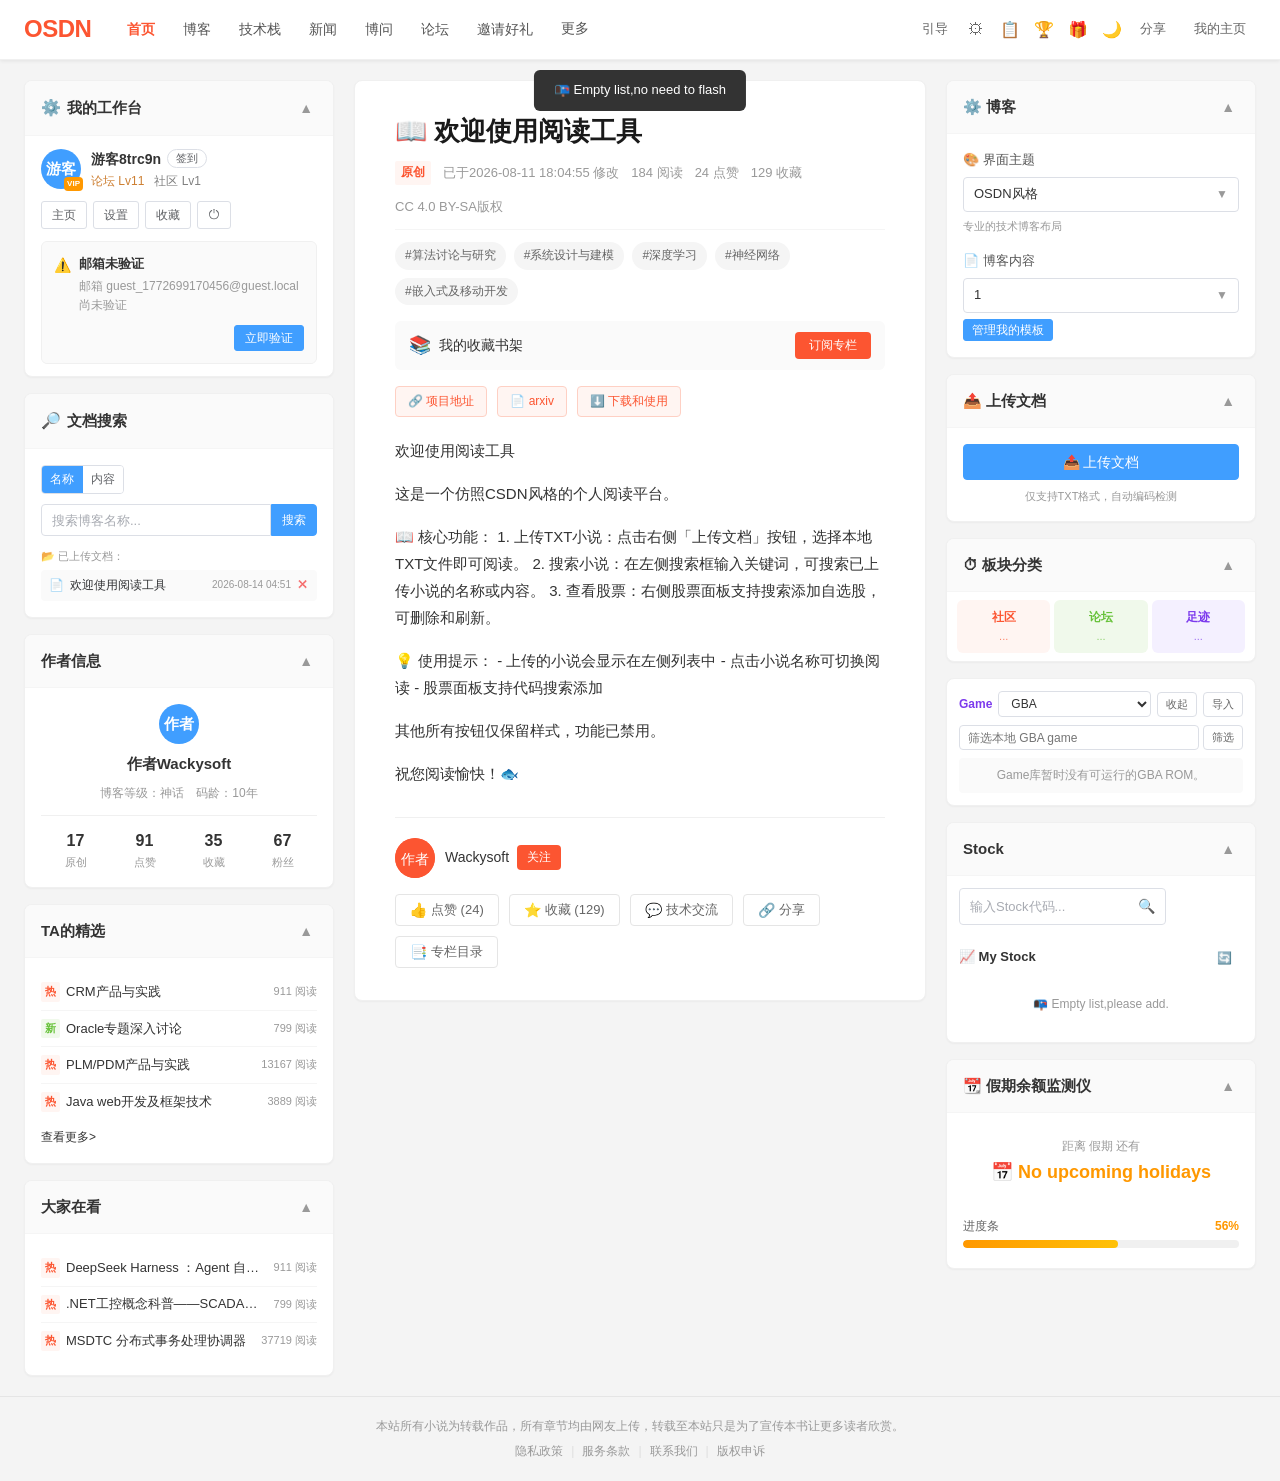
==== commit c284b70e: "change default novel" ====
--- a/slack off fake site/htdocs/index.html
+++ b/slack off fake site/htdocs/index.html
@@ -227,9 +227,9 @@
                     <button class="link-item" onclick="return false;">⬇️ 下载和使用</button>
                 </div>
                 <div class="article-content" id="articleContent">
-                    <p>👆 点击右侧「上传文档」按钮，选择TXT格式的小说文件即可开始阅读。</p>
-                    <p>上传后小说内容将在此区域显示，左侧搜索框可以搜索已上传的小说。</p>
-                    <p>本页面仿照CSDN风格布局，仅保留上传小说和查看股票两个核心功能。</p>
+                    <p>👆 点击右侧「上传文档」按钮，选择TXT格式的文档文件即可开始阅读。</p>
+                    <p>上传后小说内容将在此区域显示，左侧搜索框可以搜索已上传的文档。</p>
+                    <p>本页面仿照CSDN风格布局，仅保留上传文档和查看股票两个核心功能。</p>
                 </div>
                 <div class="article-footer">
                     <div class="author-snippet">
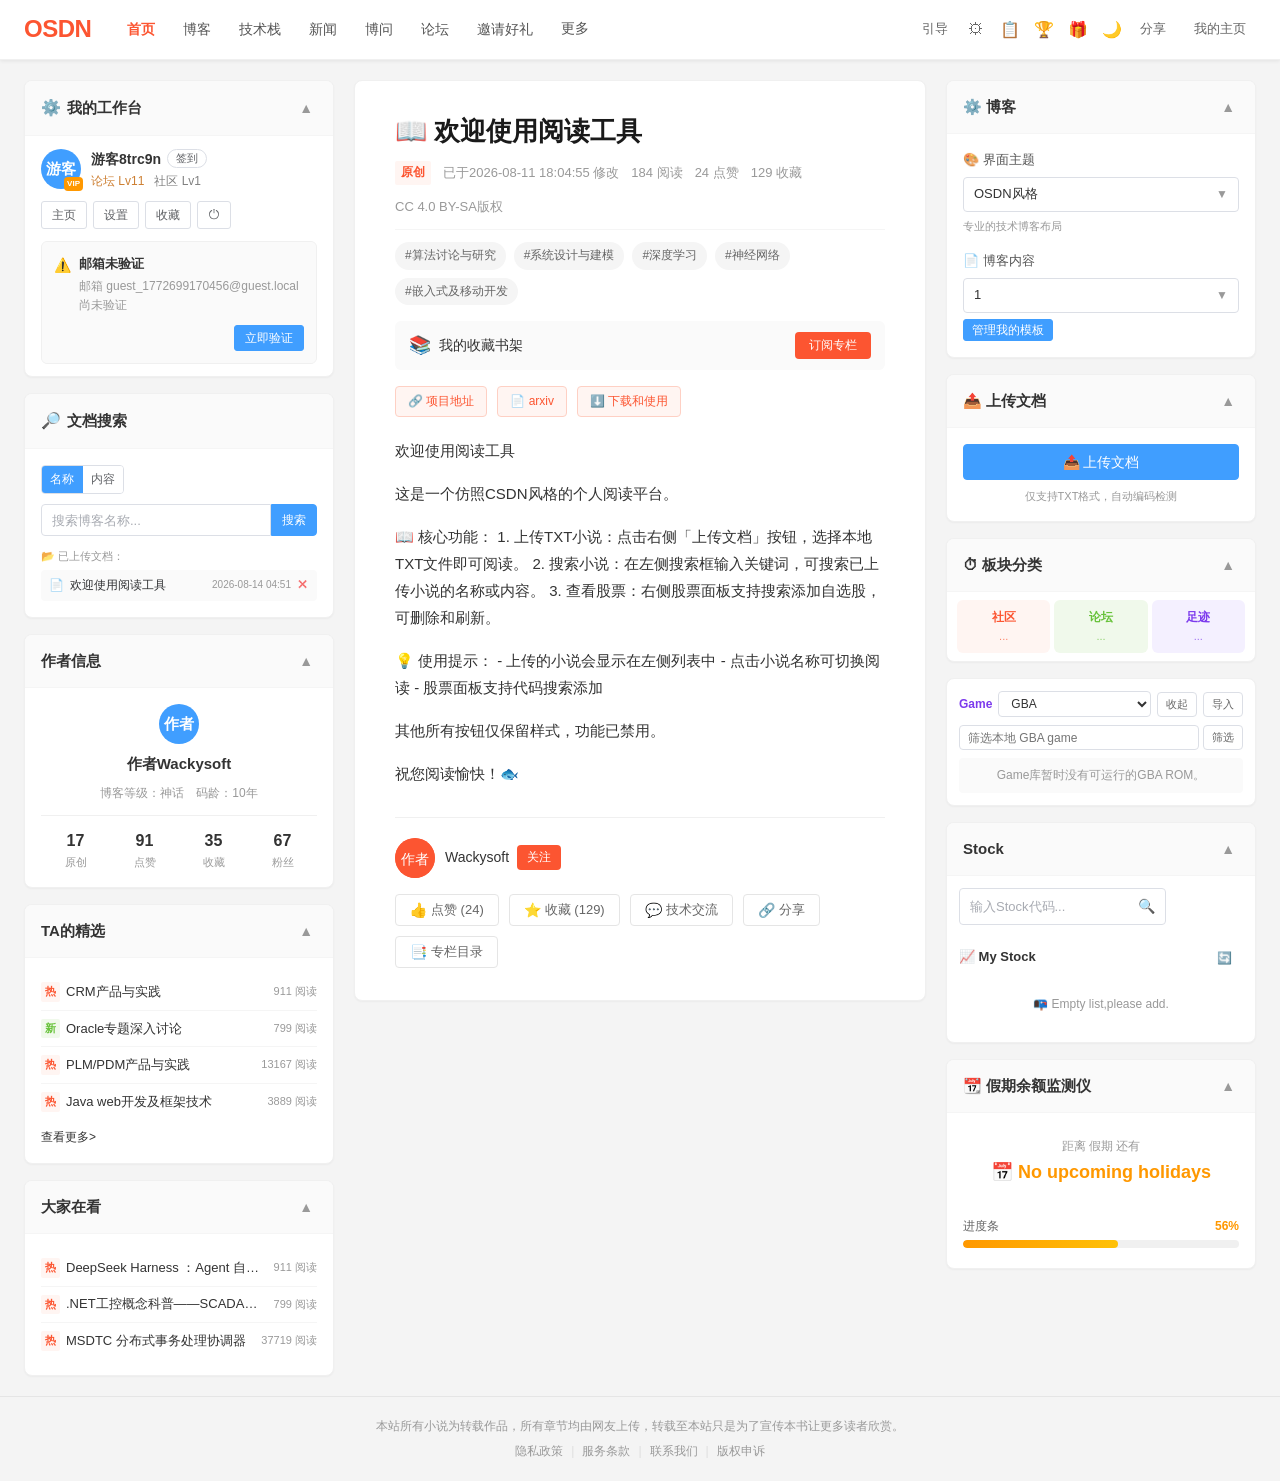
==== commit 8c799b7f: "change and save page" ====
--- a/slack off fake site/htdocs/index.html
+++ b/slack off fake site/htdocs/index.html
@@ -303,6 +303,23 @@
                             </p>
                         </div>
                     </div>
+                    <div id="paginationContainer" style="display:none; margin-top:12px; border-top:1px solid #eee; padding-top:10px;">
+                        <div class="pagination-row">
+                            <div class="progress-group">
+                                <span class="progress-label">进度</span>
+                                <span class="progress-value" id="pageProgress">1 / 1</span>
+                            </div>
+                            <div class="nav-buttons">
+                                <button class="page-btn" id="prevPageBtn" disabled>◀</button>
+                                <button class="page-btn" id="nextPageBtn" disabled>▶</button>
+                            </div>
+                            <div class="jump-group">
+                                <span>跳转</span>
+                                <input type="number" class="jump-input" id="jumpPageInput" min="1" value="1">
+                                <button class="jump-btn" id="jumpPageBtn">跳转</button>
+                            </div>
+                        </div>
+                    </div>
                 </div>
 
                 <!-- Farm QPet Countdown Widget -->
--- a/slack off fake site/htdocs/css/main.css
+++ b/slack off fake site/htdocs/css/main.css
@@ -765,9 +765,6 @@
             background: #fc5531;
             color: #fff;
         }
-        .link-icon {
-            font-size: 14px;
-        }
 
         .article-content {
             font-size: 15px;
@@ -778,9 +775,6 @@
         }
         .article-content p {
             margin-bottom: 16px;
-        }
-        .article-content .blog-para {
-            text-indent: 0;
         }
 
         .article-footer {
@@ -871,10 +865,6 @@
             font-size: 13px;
             color: #555;
             font-weight: 500;
-        }
-        .setting-label .el-icon {
-            color: #667eea;
-            font-size: 16px;
         }
         .setting-select {
             width: 100%;
@@ -942,8 +932,8 @@
             display: flex;
             gap: 8px;
         }
-        .status-icon .el-icon {
-            font-size: 18px;
+        .status-icon {
+            font-size: 14px;
             color: #e6a23c;
         }
         .status-title {
@@ -969,10 +959,83 @@
             padding: 10px;
             font-size: 14px;
         }
-        .upload-btn .el-icon {
-            font-size: 16px;
-        }
-
+
+        /* ============ Pagination Controls ============ */
+        .pagination-row {
+            display: flex;
+            align-items: center;
+            gap: 12px;
+            flex-wrap: wrap;
+            font-size: 13px;
+            color: #555;
+        }
+        .progress-group {
+            display: flex;
+            align-items: center;
+            gap: 4px;
+        }
+        .progress-label {
+            color: #999;
+        }
+        .progress-value {
+            font-weight: 600;
+            color: #333;
+        }
+        .nav-buttons {
+            display: flex;
+            gap: 4px;
+        }
+        .page-btn {
+            padding: 2px 10px;
+            border: 1px solid #dcdfe6;
+            background: #fff;
+            border-radius: 4px;
+            cursor: pointer;
+            font-size: 14px;
+            line-height: 1.6;
+            color: #333;
+            transition: all 0.2s;
+        }
+        .page-btn:hover:not(:disabled) {
+            border-color: #fc5531;
+            color: #fc5531;
+            background: #fff5f2;
+        }
+        .page-btn:disabled {
+            opacity: 0.5;
+            cursor: not-allowed;
+        }
+        .jump-group {
+            display: flex;
+            align-items: center;
+            gap: 4px;
+        }
+        .jump-input {
+            width: 60px;
+            padding: 2px 4px;
+            border: 1px solid #dcdfe6;
+            border-radius: 4px;
+            font-size: 13px;
+            text-align: center;
+        }
+        .jump-input:focus {
+            border-color: #fc5531;
+            outline: none;
+        }
+        .jump-btn {
+            padding: 2px 10px;
+            border: 1px solid #fc5531;
+            background: #fc5531;
+            color: #fff;
+            border-radius: 4px;
+            cursor: pointer;
+            font-size: 13px;
+            transition: background 0.2s;
+        }
+        .jump-btn:hover {
+            background: #fd7b5f;
+            border-color: #fd7b5f;
+        }
         /* ============ Farm QPet Countdown ============ */
         .farm-qpet-countdown-widget .fqc-grid {
             display: flex;
@@ -1304,22 +1367,6 @@
             }
         }
 
-        /* ============ Utility ============ */
-        .text-ellipsis {
-            overflow: hidden;
-            text-overflow: ellipsis;
-            white-space: nowrap;
-        }
-        .mt-8 {
-            margin-top: 8px;
-        }
-        .mt-12 {
-            margin-top: 12px;
-        }
-        .mt-16 {
-            margin-top: 16px;
-        }
-
         /* ============ Toast ============ */
         .toast {
             position: fixed;
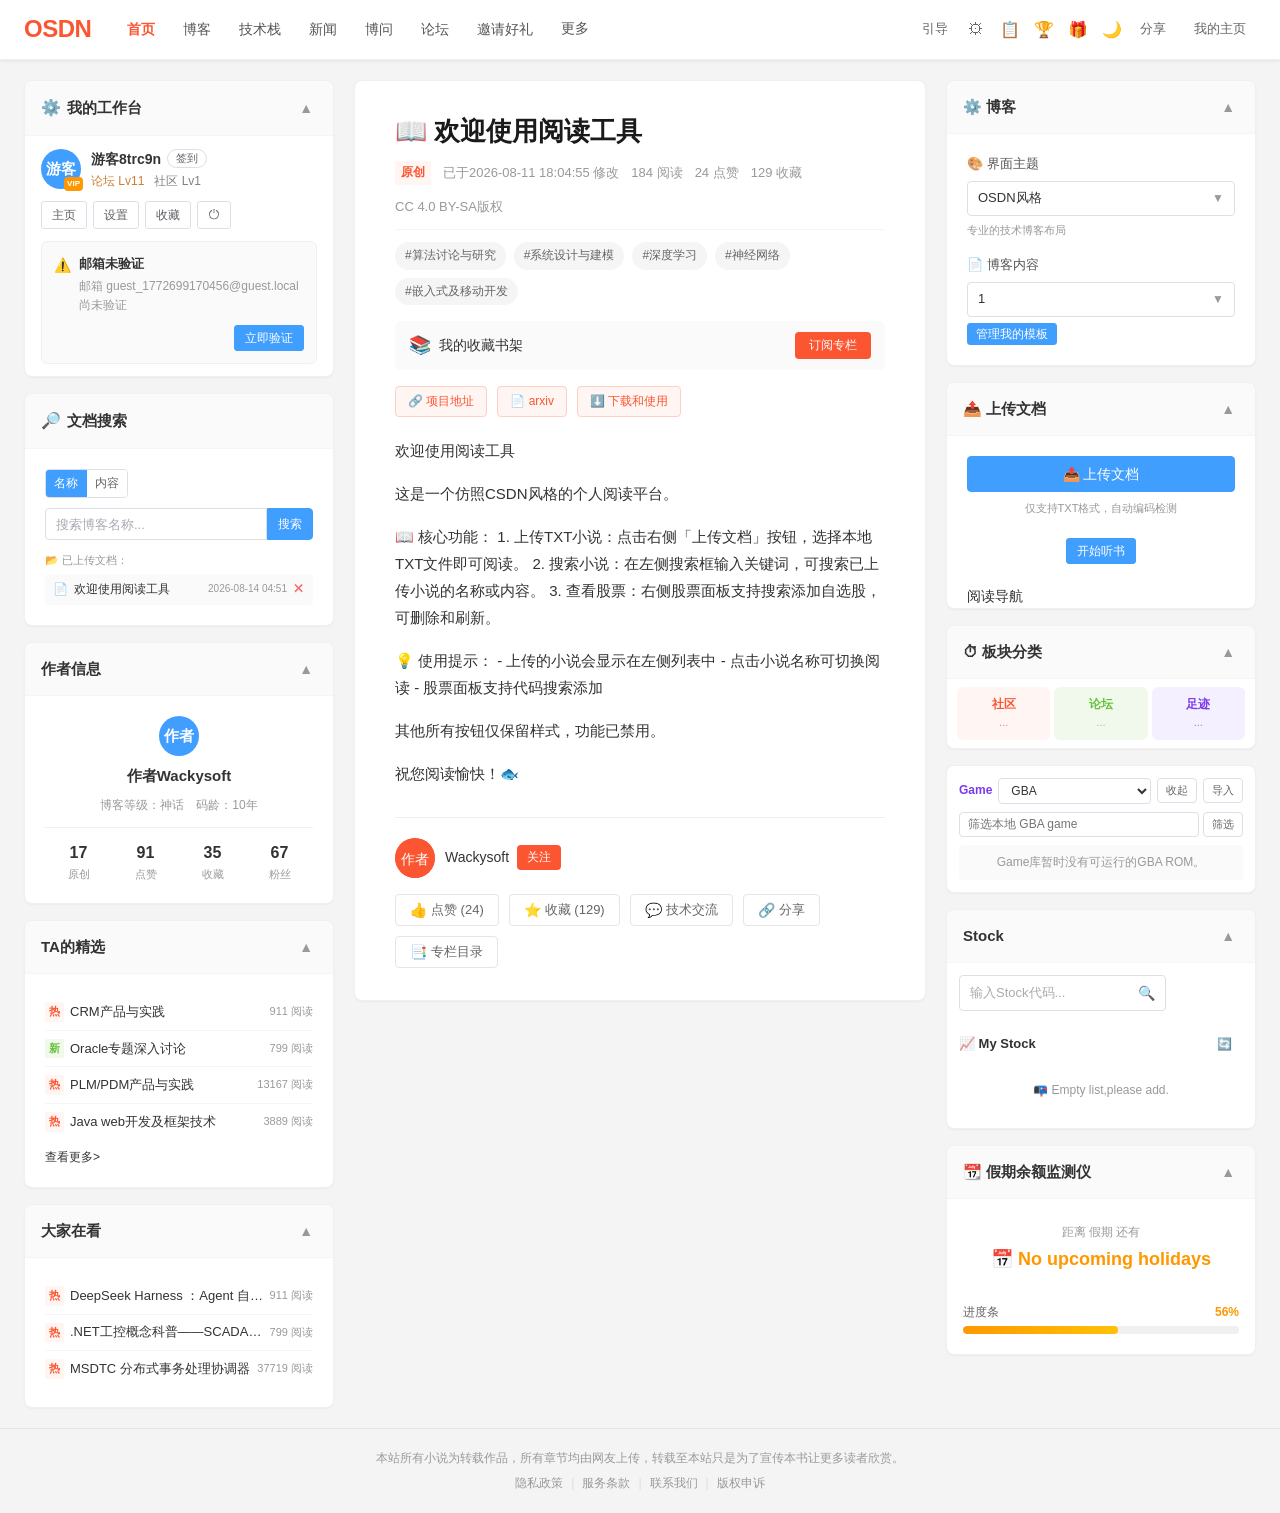
==== commit 3e920456: "change style progress fuction" ====
--- a/slack off fake site/htdocs/index.html
+++ b/slack off fake site/htdocs/index.html
@@ -3,10 +3,11 @@
 <head>
     <meta charset="utf-8">
     <meta name="viewport" content="width=device-width, initial-scale=1, maximum-scale=5.0">
-    <title>专业开发者工具|知识管理平台</title>
+    <title>专业开发工具|知识管理平台</title>
     <meta name="renderer" content="webkit">
     <meta name="theme-color" content="#fc5531">
 	<link rel="stylesheet" href="css/main.css"/>
+	<link rel="stylesheet" href="css/el-progress.css"/>
     <link rel="icon" href="data:image/svg+xml,<svg xmlns='http://www.w3.org/2000/svg' viewBox='0 0 100 100'><text y='.9em' font-size='90'>📚</text></svg>">
 </head>
 <body>
@@ -303,20 +304,34 @@
                             </p>
                         </div>
                     </div>
-                    <div id="paginationContainer" style="display:none; margin-top:12px; border-top:1px solid #eee; padding-top:10px;">
+					<div class="text-to-speech">
+					    <div>
+						    <button aria-disabled="false" type="button" class="el-button el-button--primary el-button--small" title="开始听书">
+							    <span> 开始听书 </span>
+							</button>
+				        </div>
+					</div><div style="margin-left:20px; padding-top:20px; border:2px;"><span> 阅读导航 </span></div>
+                    <div id="paginationContainer" style="display:none; padding:20px;">
                         <div class="pagination-row">
                             <div class="progress-group">
                                 <span class="progress-label">进度</span>
                                 <span class="progress-value" id="pageProgress">1 / 1</span>
                             </div>
-                            <div class="nav-buttons">
+							<div class="el-progress el-progress--line el-progress--without-text" role="progressbar" aria-valuenow="0" aria-valuemin="0" aria-valuemax="100">
+							    <div class="el-progress-bar">
+								    <div class="el-progress-bar__outer" style="height: 4px;">
+									    <div class="el-progress-bar__inner el-progress-bar__inner--striped el-progress-bar__inner--striped-flow" id="progressBarInner" style="width: 0%; animation-duration: 3s;"></div>
+							        </div>
+							    </div>
+							</div>
+                            <div class="jump-group">
+                                <span>跳转页码</span>
+                                <input type="number" class="jump-input" id="jumpPageInput" min="1" value="1">
+                                <button class="jump-btn" id="jumpPageBtn">跳转</button>
+                            </div>
+							<div class="nav-buttons">
                                 <button class="page-btn" id="prevPageBtn" disabled>◀</button>
                                 <button class="page-btn" id="nextPageBtn" disabled>▶</button>
-                            </div>
-                            <div class="jump-group">
-                                <span>跳转</span>
-                                <input type="number" class="jump-input" id="jumpPageInput" min="1" value="1">
-                                <button class="jump-btn" id="jumpPageBtn">跳转</button>
                             </div>
                         </div>
                     </div>
--- a/slack off fake site/htdocs/css/main.css
+++ b/slack off fake site/htdocs/css/main.css
@@ -267,7 +267,7 @@
         }
 
         .widget-content {
-            padding: 16px;
+            padding: 20px;
         }
         .widget-content.no-padding {
             padding: 0;
@@ -959,15 +959,24 @@
             padding: 10px;
             font-size: 14px;
         }
-
+        .text-to-speech {
+            width: 100%;
+            display: flex;
+            justify-content: center;
+            padding: 1px;
+            font-size: 14px;
+        }
+		
         /* ============ Pagination Controls ============ */
         .pagination-row {
             display: flex;
+			flex-direction: column;
             align-items: center;
             gap: 12px;
             flex-wrap: wrap;
             font-size: 13px;
             color: #555;
+			align-items: stretch;
         }
         .progress-group {
             display: flex;
@@ -978,8 +987,10 @@
             color: #999;
         }
         .progress-value {
-            font-weight: 600;
-            color: #333;
+            font-weight: 500;
+            color: #333;
+			margin-left: auto;
+			padding-right: 2px;
         }
         .nav-buttons {
             display: flex;
@@ -1011,12 +1022,13 @@
             gap: 4px;
         }
         .jump-input {
-            width: 60px;
+            width: 160px;
             padding: 2px 4px;
             border: 1px solid #dcdfe6;
             border-radius: 4px;
             font-size: 13px;
             text-align: center;
+			color: #999;
         }
         .jump-input:focus {
             border-color: #fc5531;
@@ -1024,8 +1036,8 @@
         }
         .jump-btn {
             padding: 2px 10px;
-            border: 1px solid #fc5531;
-            background: #fc5531;
+            border: 1px solid;
+            background: #409eff;
             color: #fff;
             border-radius: 4px;
             cursor: pointer;
--- a/slack off fake site/htdocs/css/el-progress.css
+++ b/slack off fake site/htdocs/css/el-progress.css
@@ -0,0 +1,139 @@
+.el-progress {
+  align-items:center;
+  display:flex;
+  line-height:1;
+  position:relative
+  width: 100%;
+}
+.el-progress__text {
+  color:var(--el-text-color-regular);
+  font-size:14px;
+  line-height:1;
+  margin-left:5px;
+  min-width:50px
+}
+.el-progress__text i {
+  display:block;
+  vertical-align:middle
+}
+.el-progress--circle,
+.el-progress--dashboard {
+  display:inline-block
+}
+.el-progress--circle .el-progress__text,
+.el-progress--dashboard .el-progress__text {
+  left:0;
+  margin:0;
+  position:absolute;
+  text-align:center;
+  top:50%;
+  transform:translateY(-50%);
+  width:100%
+}
+.el-progress--circle .el-progress__text i,
+.el-progress--dashboard .el-progress__text i {
+  display:inline-block;
+  vertical-align:middle
+}
+.el-progress--without-text .el-progress__text {
+  display:none
+}
+.el-progress--without-text .el-progress-bar {
+  display:block;
+  margin-right:0;
+  padding-right:0
+}
+.el-progress--text-inside .el-progress-bar {
+  margin-right:0;
+  padding-right:0
+}
+.el-progress.is-success .el-progress-bar__inner {
+  background-color:var(--el-color-success)
+}
+.el-progress.is-success .el-progress__text {
+  color:var(--el-color-success)
+}
+.el-progress.is-warning .el-progress-bar__inner {
+  background-color:var(--el-color-warning)
+}
+.el-progress.is-warning .el-progress__text {
+  color:var(--el-color-warning)
+}
+.el-progress.is-exception .el-progress-bar__inner {
+  background-color:var(--el-color-danger)
+}
+.el-progress.is-exception .el-progress__text {
+  color:var(--el-color-danger)
+}
+.el-progress-bar {
+  box-sizing:border-box;
+  flex-grow:1
+}
+.el-progress-bar__outer {
+  background-color:var(--el-border-color-lighter);
+  border-radius:100px;
+  height:6px;
+  overflow:hidden;
+  position:relative;
+  vertical-align:middle
+}
+.el-progress-bar__inner {
+  background-color:var(--el-color-primary);
+  border-radius:100px;
+  height:100%;
+  left:0;
+  line-height:1;
+  position:absolute;
+  text-align:right;
+  top:0;
+  transition:width .6s ease;
+  white-space:nowrap
+}
+.el-progress-bar__inner:after {
+  content:"";
+  display:inline-block;
+  height:100%;
+  vertical-align:middle
+}
+.el-progress-bar__inner--indeterminate {
+  animation:indeterminate 3s infinite;
+  transform:translateZ(0)
+}
+.el-progress-bar__inner--striped {
+  background-image:linear-gradient(45deg,#0000001a 25%,#0000 0,#0000 50%,#0000001a 0,#0000001a 75%,#0000 0,#0000);
+  background-size:1.25em 1.25em
+}
+.el-progress-bar__inner--striped.el-progress-bar__inner--striped-flow {
+  animation:striped-flow 3s linear infinite
+}
+.el-progress-bar__innerText {
+  color:#fff;
+  display:inline-block;
+  font-size:12px;
+  margin:0 5px;
+  vertical-align:middle
+}
+@keyframes progress {
+  0% {
+    background-position:0 0
+  }
+  to {
+    background-position:32px 0
+  }
+}
+@keyframes indeterminate {
+  0% {
+    left:-100%
+  }
+  to {
+    left:100%
+  }
+}
+@keyframes striped-flow {
+  0% {
+    background-position:-100%
+  }
+  to {
+    background-position:100%
+  }
+}
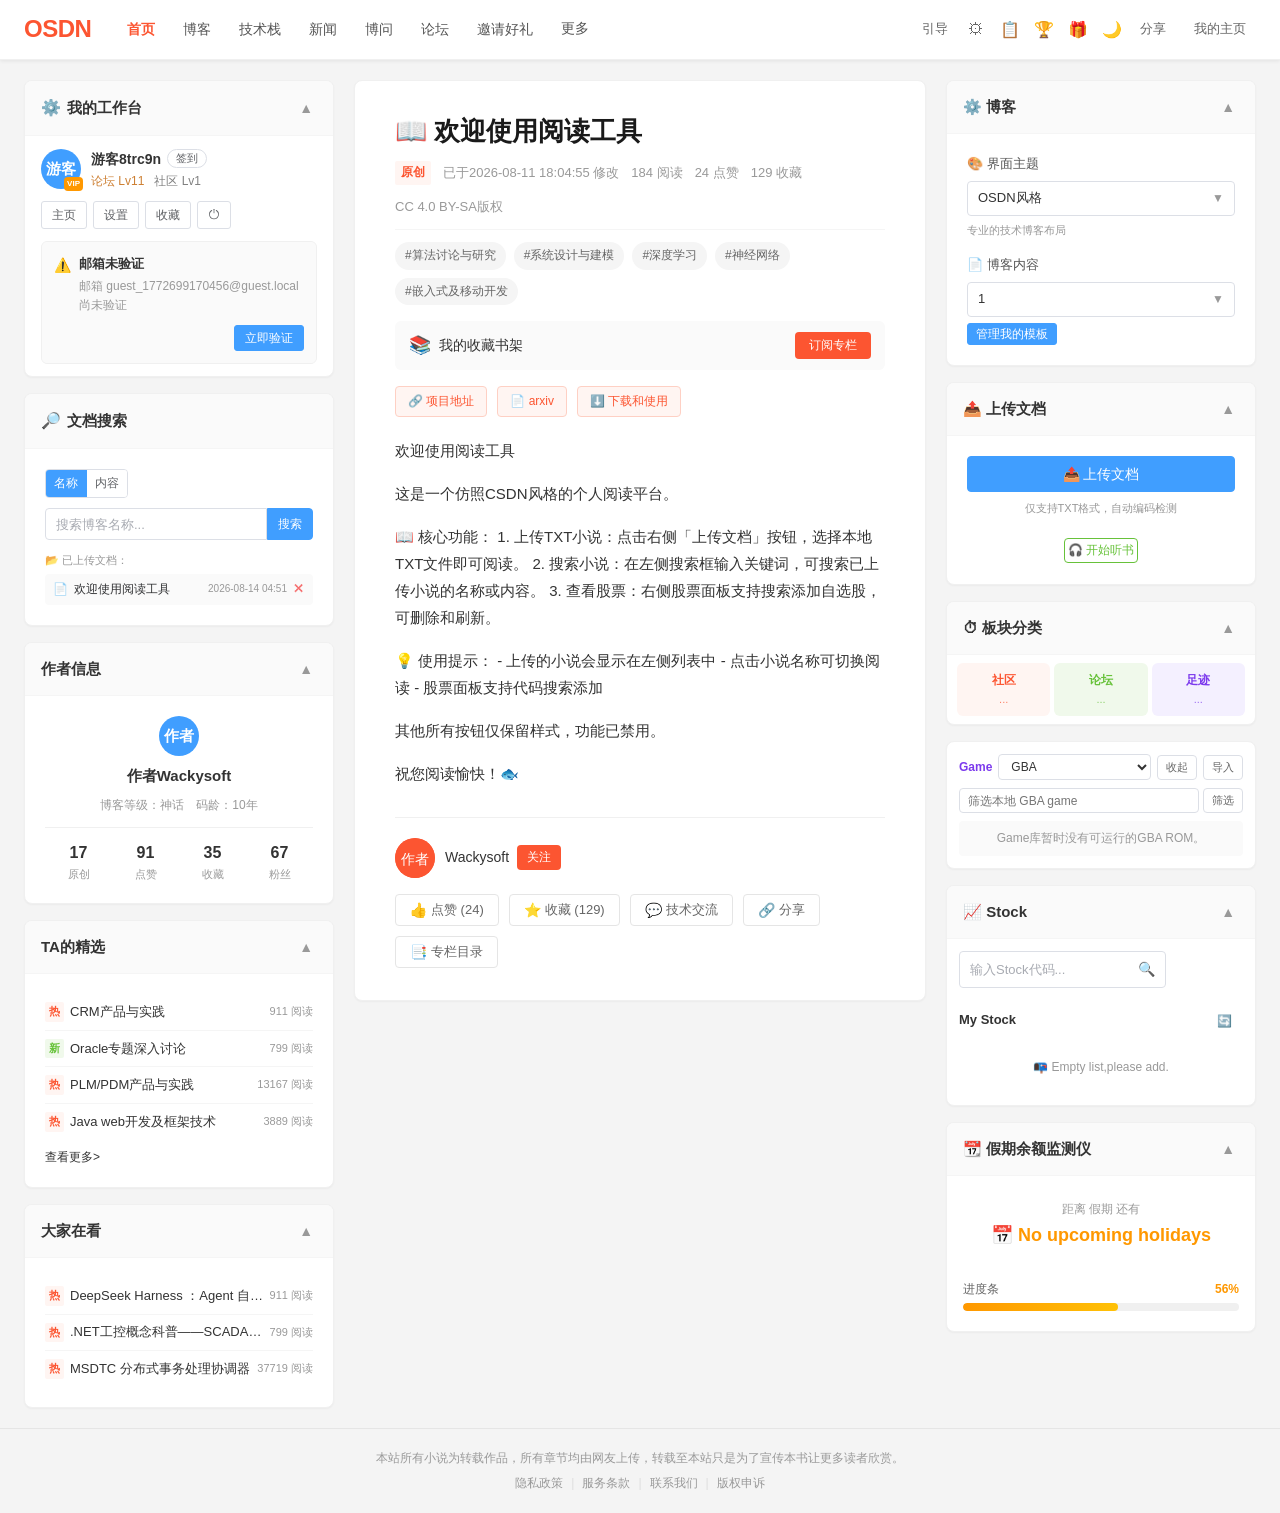
==== commit 0ea9bf10: "change page style" ====
--- a/slack off fake site/htdocs/index.html
+++ b/slack off fake site/htdocs/index.html
@@ -305,13 +305,12 @@
                         </div>
                     </div>
 					<div class="text-to-speech">
-					    <div>
-						    <button aria-disabled="false" type="button" class="el-button el-button--primary el-button--small" title="开始听书">
-							    <span> 开始听书 </span>
-							</button>
-				        </div>
-					</div><div style="margin-left:20px; padding-top:20px; border:2px;"><span> 阅读导航 </span></div>
-                    <div id="paginationContainer" style="display:none; padding:20px;">
+						<button aria-disabled="false" class="text-to-speech-button" type="button" class="el-button el-button--primary el-button--small" title="开始听书">
+							<span>🎧 开始听书</span>
+					    </button>
+					</div>
+                    <div id="paginationContainer" style="display:none; padding:0 20px 20px 20px;">
+					    <div style="margin-bottom:10px;"><span> 阅读导航 </span></div>
                         <div class="pagination-row">
                             <div class="progress-group">
                                 <span class="progress-label">进度</span>
@@ -325,13 +324,13 @@
 							    </div>
 							</div>
                             <div class="jump-group">
-                                <span>跳转页码</span>
+                                <span>页码</span>
                                 <input type="number" class="jump-input" id="jumpPageInput" min="1" value="1">
                                 <button class="jump-btn" id="jumpPageBtn">跳转</button>
                             </div>
 							<div class="nav-buttons">
-                                <button class="page-btn" id="prevPageBtn" disabled>◀</button>
-                                <button class="page-btn" id="nextPageBtn" disabled>▶</button>
+                                <button class="page-btn" id="prevPageBtn" disabled><</button>
+                                <button class="page-btn" id="nextPageBtn" disabled style="margin-left:18px;">></button>
                             </div>
                         </div>
                     </div>
@@ -395,7 +394,7 @@
                 <!-- Stock Widget (Core Function) -->
                 <div class="widget stock-widget" id="stockWidget">
                     <div class="widget-header">
-                        <h3 class="widget-title">Stock</h3>
+                        <h3 class="widget-title">📈 Stock</h3>
                         <button class="collapse-toggle-btn" title="收起" onclick="return false;">▲</button>
                     </div>
                     <div class="widget-content" style="padding:12px;">
@@ -412,7 +411,7 @@
                             </div>
                             <div class="stock-section">
                                 <div class="section-header">
-                                    <h4>📈 My Stock</h4>
+                                    <h4>My Stock</h4>
                                     <button class="el-button el-button--small" id="stockRefreshBtn" title="刷新">🔄</button>
                                 </div>
                                 <div class="stock-list" id="stockList">
--- a/slack off fake site/htdocs/css/main.css
+++ b/slack off fake site/htdocs/css/main.css
@@ -964,9 +964,22 @@
             display: flex;
             justify-content: center;
             padding: 1px;
-            font-size: 14px;
-        }
-		
+			margin-bottom: 20px;
+        }
+		.text-to-speech-button {
+            color: #67c23a;
+			border-color: #67c23a;
+			background: #fff;
+			border-style: solid;
+			border-width: 1px;
+			padding: 3px;
+			font-size: 12px;
+			border-radius: 4px;
+        }
+		.text-to-speech-button:hover {
+            color: #fc5531;
+			border-color: #fc5531;
+        }
         /* ============ Pagination Controls ============ */
         .pagination-row {
             display: flex;
@@ -997,6 +1010,7 @@
             gap: 4px;
         }
         .page-btn {
+			width: 125px;
             padding: 2px 10px;
             border: 1px solid #dcdfe6;
             background: #fff;
@@ -1022,7 +1036,7 @@
             gap: 4px;
         }
         .jump-input {
-            width: 160px;
+            width: 190px;
             padding: 2px 4px;
             border: 1px solid #dcdfe6;
             border-radius: 4px;
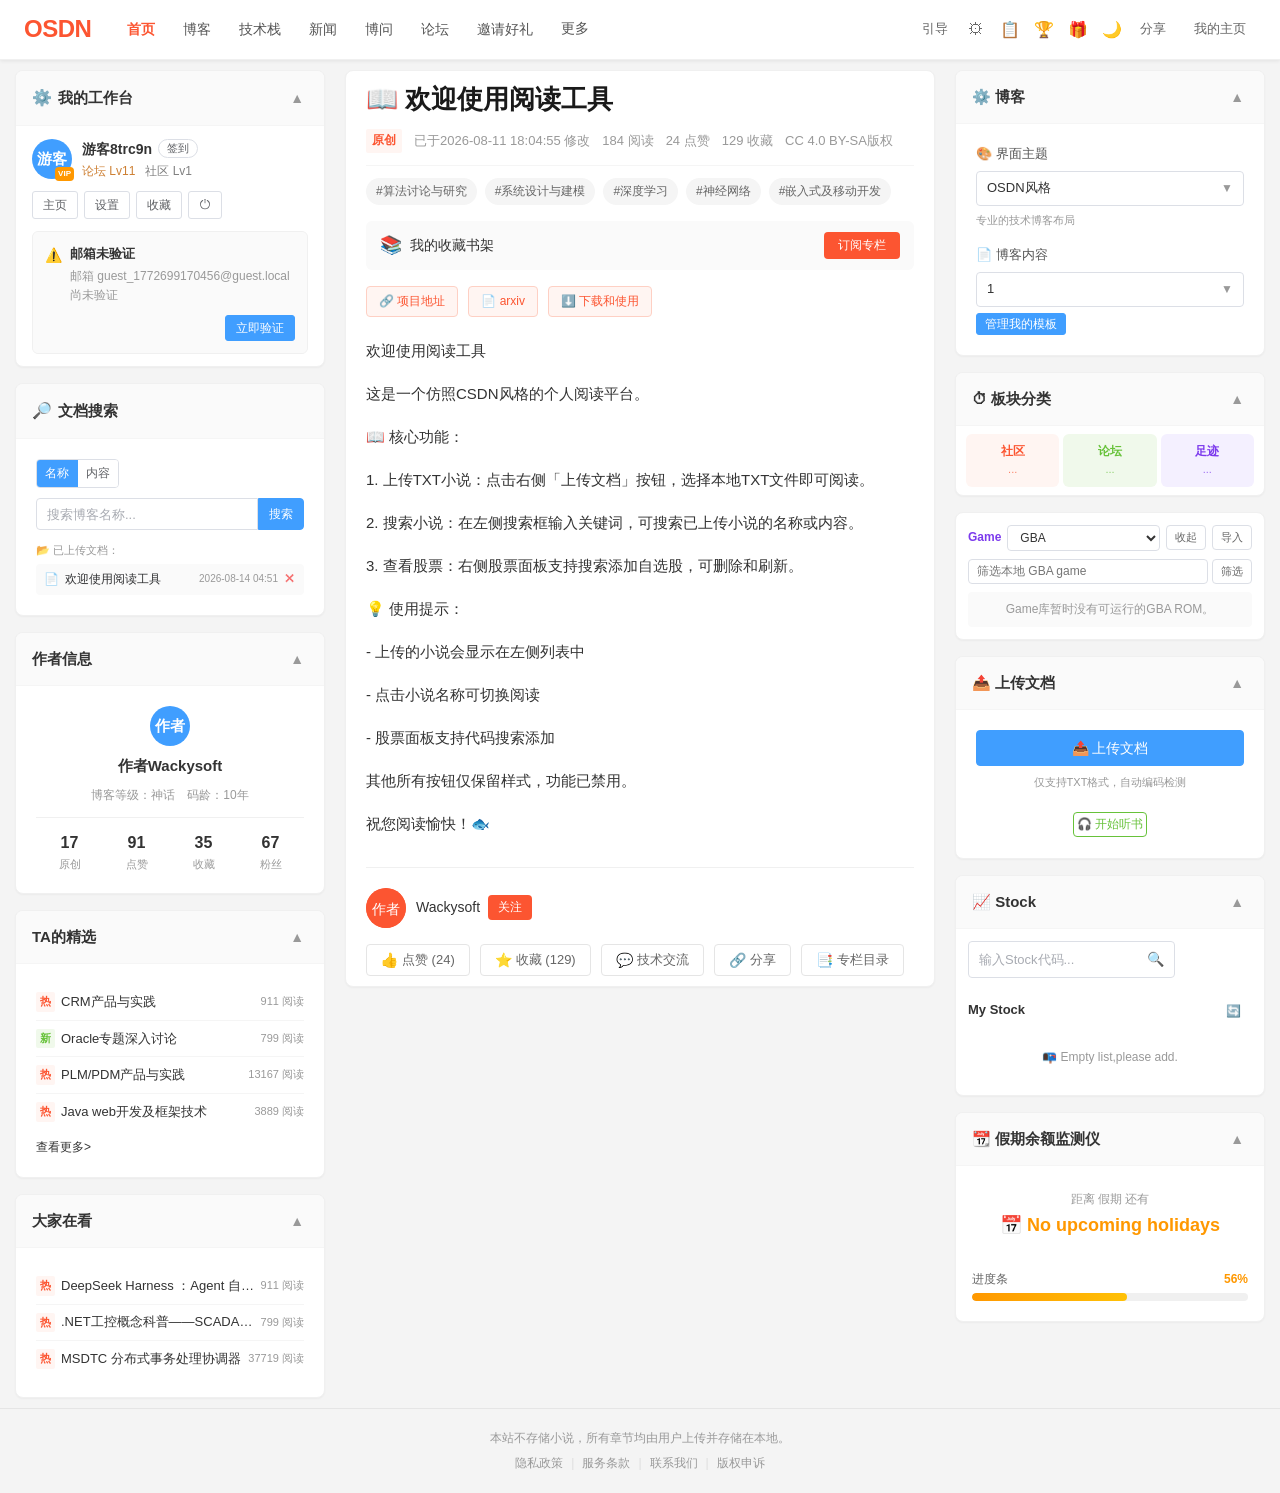
==== commit 77478b7b: "fix paragraph and change style" ====
--- a/slack off fake site/htdocs/index.html
+++ b/slack off fake site/htdocs/index.html
@@ -11,9 +11,9 @@
     <link rel="icon" href="data:image/svg+xml,<svg xmlns='http://www.w3.org/2000/svg' viewBox='0 0 100 100'><text y='.9em' font-size='90'>📚</text></svg>">
 </head>
 <body>
-    <div id="app" class="csdn">
+    <div id="app" class="app-osdn">
         <!-- ==================== Header ==================== -->
-        <header class="csdn-header">
+        <header class="app-header">
             <div class="header-container">
                 <div class="header-left">
                     <a class="logo-link" href="#" onclick="return false;">
@@ -53,10 +53,9 @@
             </div>
         </header>
 
-        <!-- ==================== Main ==================== -->
-        <main class="csdn-container">
+        <main class="app-container">
             <!-- ===== Left Sidebar ===== -->
-            <aside class="csdn-left-sidebar">
+            <aside class="app-left-sidebar">
                 <!-- Workspace Widget -->
                 <div class="widget workspace-widget">
                     <div class="widget-header">
@@ -198,7 +197,7 @@
             </aside>
 
             <!-- ===== Article Area ===== -->
-            <article class="csdn-article">
+            <article class="app-article">
                 <h1 class="article-title" id="articleTitle">📖 欢迎使用阅读工具</h1>
                 <div class="article-meta">
                     <span class="meta-item original">原创</span>
@@ -251,7 +250,7 @@
             </article>
 
             <!-- ===== Right Sidebar ===== -->
-            <aside class="csdn-right-sidebar">
+            <aside class="app-right-sidebar">
                 <!-- Settings Widget -->
                 <div class="widget settings-widget">
                     <div class="widget-header">
@@ -288,55 +287,7 @@
                     </div>
                 </div>
 
-                <!-- Upload Widget (Core Function) -->
-                <div class="widget upload-widget" id="uploadWidget">
-                    <div class="widget-header">
-                        <h3 class="widget-title">📤 上传文档</h3>
-                        <button class="collapse-toggle-btn" title="收起" onclick="return false;">▲</button>
-                    </div>
-                    <div class="widget-content">
-                        <div class="reader-panel-compact">
-                            <button class="el-button el-button--primary upload-btn" id="uploadBtn" block>
-                                📤 上传文档
-                            </button>
-                            <p style="font-size:11px; color:#999; margin-top:8px; text-align:center;">
-                                仅支持TXT格式，自动编码检测
-                            </p>
-                        </div>
-                    </div>
-					<div class="text-to-speech">
-						<button aria-disabled="false" class="text-to-speech-button" type="button" class="el-button el-button--primary el-button--small" title="开始听书">
-							<span>🎧 开始听书</span>
-					    </button>
-					</div>
-                    <div id="paginationContainer" style="display:none; padding:0 20px 20px 20px;">
-					    <div style="margin-bottom:10px;"><span> 阅读导航 </span></div>
-                        <div class="pagination-row">
-                            <div class="progress-group">
-                                <span class="progress-label">进度</span>
-                                <span class="progress-value" id="pageProgress">1 / 1</span>
-                            </div>
-							<div class="el-progress el-progress--line el-progress--without-text" role="progressbar" aria-valuenow="0" aria-valuemin="0" aria-valuemax="100">
-							    <div class="el-progress-bar">
-								    <div class="el-progress-bar__outer" style="height: 4px;">
-									    <div class="el-progress-bar__inner el-progress-bar__inner--striped el-progress-bar__inner--striped-flow" id="progressBarInner" style="width: 0%; animation-duration: 3s;"></div>
-							        </div>
-							    </div>
-							</div>
-                            <div class="jump-group">
-                                <span>页码</span>
-                                <input type="number" class="jump-input" id="jumpPageInput" min="1" value="1">
-                                <button class="jump-btn" id="jumpPageBtn">跳转</button>
-                            </div>
-							<div class="nav-buttons">
-                                <button class="page-btn" id="prevPageBtn" disabled><</button>
-                                <button class="page-btn" id="nextPageBtn" disabled style="margin-left:18px;">></button>
-                            </div>
-                        </div>
-                    </div>
-                </div>
-
-                <!-- Farm QPet Countdown Widget -->
+                <!-- Section Widget -->
                 <div class="widget farm-qpet-countdown-widget">
                     <div class="widget-header">
                         <h3 class="widget-title">⏱ 板块分类</h3>
@@ -391,7 +342,55 @@
                     </div>
                 </div>
 
-                <!-- Stock Widget (Core Function) -->
+                <!-- Article Upload Widget -->
+                <div class="widget upload-widget" id="uploadWidget">
+                    <div class="widget-header">
+                        <h3 class="widget-title">📤 上传文档</h3>
+                        <button class="collapse-toggle-btn" title="收起" onclick="return false;">▲</button>
+                    </div>
+                    <div class="widget-content">
+                        <div class="reader-panel-compact">
+                            <button class="el-button el-button--primary upload-btn" id="uploadBtn" block>
+                                📤 上传文档
+                            </button>
+                            <p style="font-size:11px; color:#999; margin-top:8px; text-align:center;">
+                                仅支持TXT格式，自动编码检测
+                            </p>
+                        </div>
+                    </div>
+					<div class="text-to-speech">
+						<button aria-disabled="false" class="text-to-speech-button" type="button" class="el-button el-button--primary el-button--small" title="开始听书">
+							<span>🎧 开始听书</span>
+					    </button>
+					</div>
+                    <div id="paginationContainer" style="display:none; padding:0 20px 20px 20px;">
+					    <div style="margin-bottom:10px;"><span> 阅读导航 </span></div>
+                        <div class="pagination-row">
+                            <div class="progress-group">
+                                <span class="progress-label">进度</span>
+                                <span class="progress-value" id="pageProgress">1 / 1</span>
+                            </div>
+							<div class="el-progress el-progress--line el-progress--without-text" role="progressbar" aria-valuenow="0" aria-valuemin="0" aria-valuemax="100">
+							    <div class="el-progress-bar">
+								    <div class="el-progress-bar__outer" style="height: 4px;">
+									    <div class="el-progress-bar__inner el-progress-bar__inner--striped el-progress-bar__inner--striped-flow" id="progressBarInner" style="width: 0%; animation-duration: 3s;"></div>
+							        </div>
+							    </div>
+							</div>
+                            <div class="jump-group">
+                                <span>页码</span>
+                                <input type="number" class="jump-input" id="jumpPageInput" min="1" value="1">
+                                <button class="jump-btn" id="jumpPageBtn">跳转</button>
+                            </div>
+							<div class="nav-buttons">
+                                <button class="page-btn" id="prevPageBtn" disabled><</button>
+                                <button class="page-btn" id="nextPageBtn" disabled style="margin-left:18px;">></button>
+                            </div>
+                        </div>
+                    </div>
+                </div>
+
+                <!-- Stock Widget -->
                 <div class="widget stock-widget" id="stockWidget">
                     <div class="widget-header">
                         <h3 class="widget-title">📈 Stock</h3>
@@ -452,7 +451,7 @@
         <!-- ==================== Footer ==================== -->
         <footer class="site-footer">
             <div class="beian-info">
-                <p>本站所有小说为转载作品，所有章节均由网友上传，转载至本站只是为了宣传本书让更多读者欣赏。</p>
+                <p>本站不存储小说，所有章节均由用户上传并存储在本地。</p>
                 <div class="footer-links">
                     <a href="#" onclick="return false;">隐私政策</a>
                     <span class="link-separator">|</span>
--- a/slack off fake site/htdocs/css/main.css
+++ b/slack off fake site/htdocs/css/main.css
@@ -54,7 +54,7 @@
         }
 
         /* ============ Header ============ */
-        .csdn-header {
+        .app-header {
             position: sticky;
             top: 0;
             z-index: 1000;
@@ -217,10 +217,10 @@
         }
 
         /* ============ Container ============ */
-        .csdn-container {
+        .app-container {
             max-width: 1400px;
             margin: 0 auto;
-            padding: 20px 24px;
+            padding: 10px 15px;
             display: flex;
             gap: 20px;
             align-items: flex-start;
@@ -228,8 +228,8 @@
         }
 
         /* ============ Sidebar ============ */
-        .csdn-left-sidebar,
-        .csdn-right-sidebar {
+        .app-left-sidebar,
+        .app-right-sidebar {
             width: 310px;
             flex-shrink: 0;
             display: flex;
@@ -643,13 +643,13 @@
         }
 
         /* ============ Article ============ */
-        .csdn-article {
+        .app-article {
             flex: 1;
             min-width: 0;
             background: #ffffff;
             border-radius: 8px;
             border: 1px solid #f0f0f0;
-            padding: 32px 40px;
+            padding: 10px 20px;
             box-shadow: 0 1px 2px rgba(0, 0, 0, 0.04);
         }
 
@@ -907,10 +907,6 @@
             align-items: center;
             color: #999;
             font-size: 12px;
-        }
-        .setting-hint {
-            font-size: 11px;
-            color: #999;
         }
         .manage-template-btn {
             align-self: flex-start;
@@ -1252,9 +1248,6 @@
         .price-down {
             color: #43a047;
         }
-        .change-icon {
-            font-size: 10px;
-        }
         .remove-icon {
             color: #ccc;
             font-size: 14px;
@@ -1353,27 +1346,27 @@
 
         /* ============ Responsive ============ */
         @media (max-width: 1200px) {
-            .csdn-left-sidebar {
+            .app-left-sidebar {
                 width: 260px;
             }
-            .csdn-right-sidebar {
+            .app-right-sidebar {
                 width: 260px;
             }
-            .csdn-article {
+            .app-article {
                 padding: 24px;
             }
         }
         @media (max-width: 900px) {
-            .csdn-container {
+            .app-container {
                 flex-direction: column;
                 padding: 12px;
             }
-            .csdn-left-sidebar,
-            .csdn-right-sidebar {
+            .app-left-sidebar,
+            .app-right-sidebar {
                 width: 100%;
                 flex-direction: column;
             }
-            .csdn-article {
+            .app-article {
                 order: -1;
                 width: 100%;
             }
@@ -1387,7 +1380,7 @@
             .main-nav {
                 display: none;
             }
-            .csdn-header {
+            .app-header {
                 height: auto;
                 min-height: 50px;
             }
--- a/slack off fake site/htdocs/css/el-progress.css
+++ b/slack off fake site/htdocs/css/el-progress.css
@@ -3,7 +3,6 @@
   display:flex;
   line-height:1;
   position:relative
-  width: 100%;
 }
 .el-progress__text {
   color:var(--el-text-color-regular);
@@ -70,7 +69,7 @@
   flex-grow:1
 }
 .el-progress-bar__outer {
-  background-color:var(--el-border-color-lighter);
+  background-color:#ebeef5;
   border-radius:100px;
   height:6px;
   overflow:hidden;
@@ -78,7 +77,7 @@
   vertical-align:middle
 }
 .el-progress-bar__inner {
-  background-color:var(--el-color-primary);
+  background-color:#409eff;
   border-radius:100px;
   height:100%;
   left:0;
@@ -104,7 +103,8 @@
   background-size:1.25em 1.25em
 }
 .el-progress-bar__inner--striped.el-progress-bar__inner--striped-flow {
-  animation:striped-flow 3s linear infinite
+  animation:striped-flow 3s linear infinite;
+  animation-play-state: paused;
 }
 .el-progress-bar__innerText {
   color:#fff;
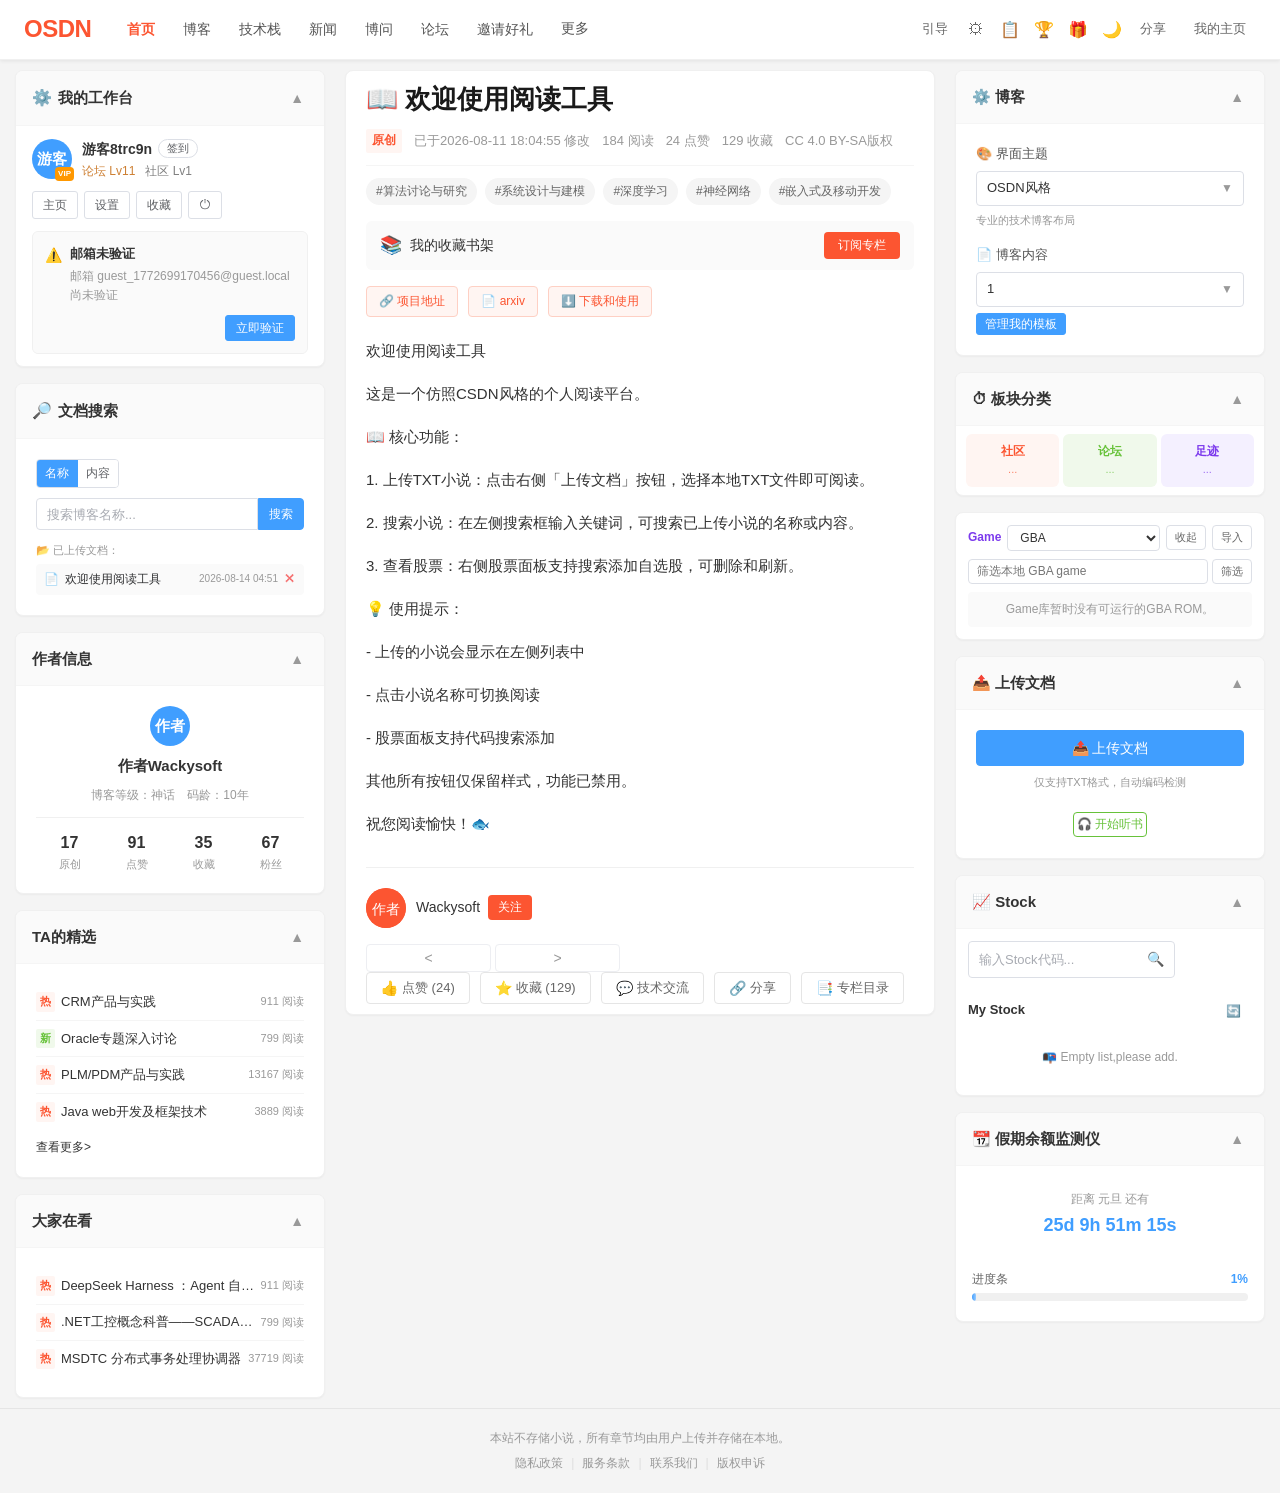
==== commit 042d43af: "fix holiday progress bar and add page button-bottom" ====
--- a/slack off fake site/htdocs/index.html
+++ b/slack off fake site/htdocs/index.html
@@ -239,6 +239,12 @@
                             <button class="follow-btn-small" onclick="return false;">关注</button>
                         </div>
                     </div>
+					
+					<div class="nav-buttons">
+                        <button class="page-btn" id="prevPageBtn-bottom" disabled><</button>
+                        <button class="page-btn" id="nextPageBtn-bottom" disabled>></button>
+                    </div>
+					
                     <div class="interaction-btns">
                         <button class="interaction-btn" onclick="return false;"><span class="btn-icon">👍</span><span class="btn-text">点赞 (24)</span></button>
                         <button class="interaction-btn" onclick="return false;"><span class="btn-icon">⭐</span><span class="btn-text">收藏 (129)</span></button>
@@ -433,13 +439,13 @@
                                 <span class="hero-label">距离 **节 还有</span>
                                 <span class="hero-value" id="holidayCountdown">计算中...</span>
                             </div>
-                            <div class="moyu-progress-section">
-                                <div class="moyu-progress-header">
-                                    <span class="moyu-label">进度条</span>
-                                    <span class="moyu-percent" id="moyuPercent">56%</span>
-                                </div>
-                                <div class="moyu-progress-track">
-                                    <div class="moyu-progress-fill" id="moyuProgressFill" style="width: 56%;"></div>
+                            <div class="holiday-progress-section">
+                                <div class="holiday-progress-header">
+                                    <span class="holiday-label">进度条</span>
+                                    <span class="holiday-percent" id="holidayPercent">0%</span>
+                                </div>
+                                <div class="holiday-progress-track">
+                                    <div class="holiday-progress-fill" id="holidayProgressFill" style="width: 0%;"></div>
                                 </div>
                             </div>
                         </div>
--- a/slack off fake site/htdocs/css/main.css
+++ b/slack off fake site/htdocs/css/main.css
@@ -1278,32 +1278,32 @@
             display: block;
             font-size: 18px;
             font-weight: 700;
-            color: #ff9800;
+            color: #409eff;
             margin-top: 2px;
         }
-        .moyu-progress-section {
+        .holiday-progress-section {
             padding: 8px 4px;
         }
-        .moyu-progress-header {
+        .holiday-progress-header {
             display: flex;
             justify-content: space-between;
             font-size: 12px;
             color: #666;
             margin-bottom: 4px;
         }
-        .moyu-percent {
+        .holiday-percent {
             font-weight: 600;
-            color: #ff9800;
-        }
-        .moyu-progress-track {
+            color: #409eff;
+        }
+        .holiday-progress-track {
             height: 8px;
             background: #f0f0f0;
             border-radius: 4px;
             overflow: hidden;
         }
-        .moyu-progress-fill {
+        .holiday-progress-fill {
             height: 100%;
-            background: linear-gradient(90deg, #ff9800, #ffc107);
+            background: linear-gradient(90deg, #409eff, #99cbff);
             border-radius: 4px;
             transition: width 0.5s;
         }
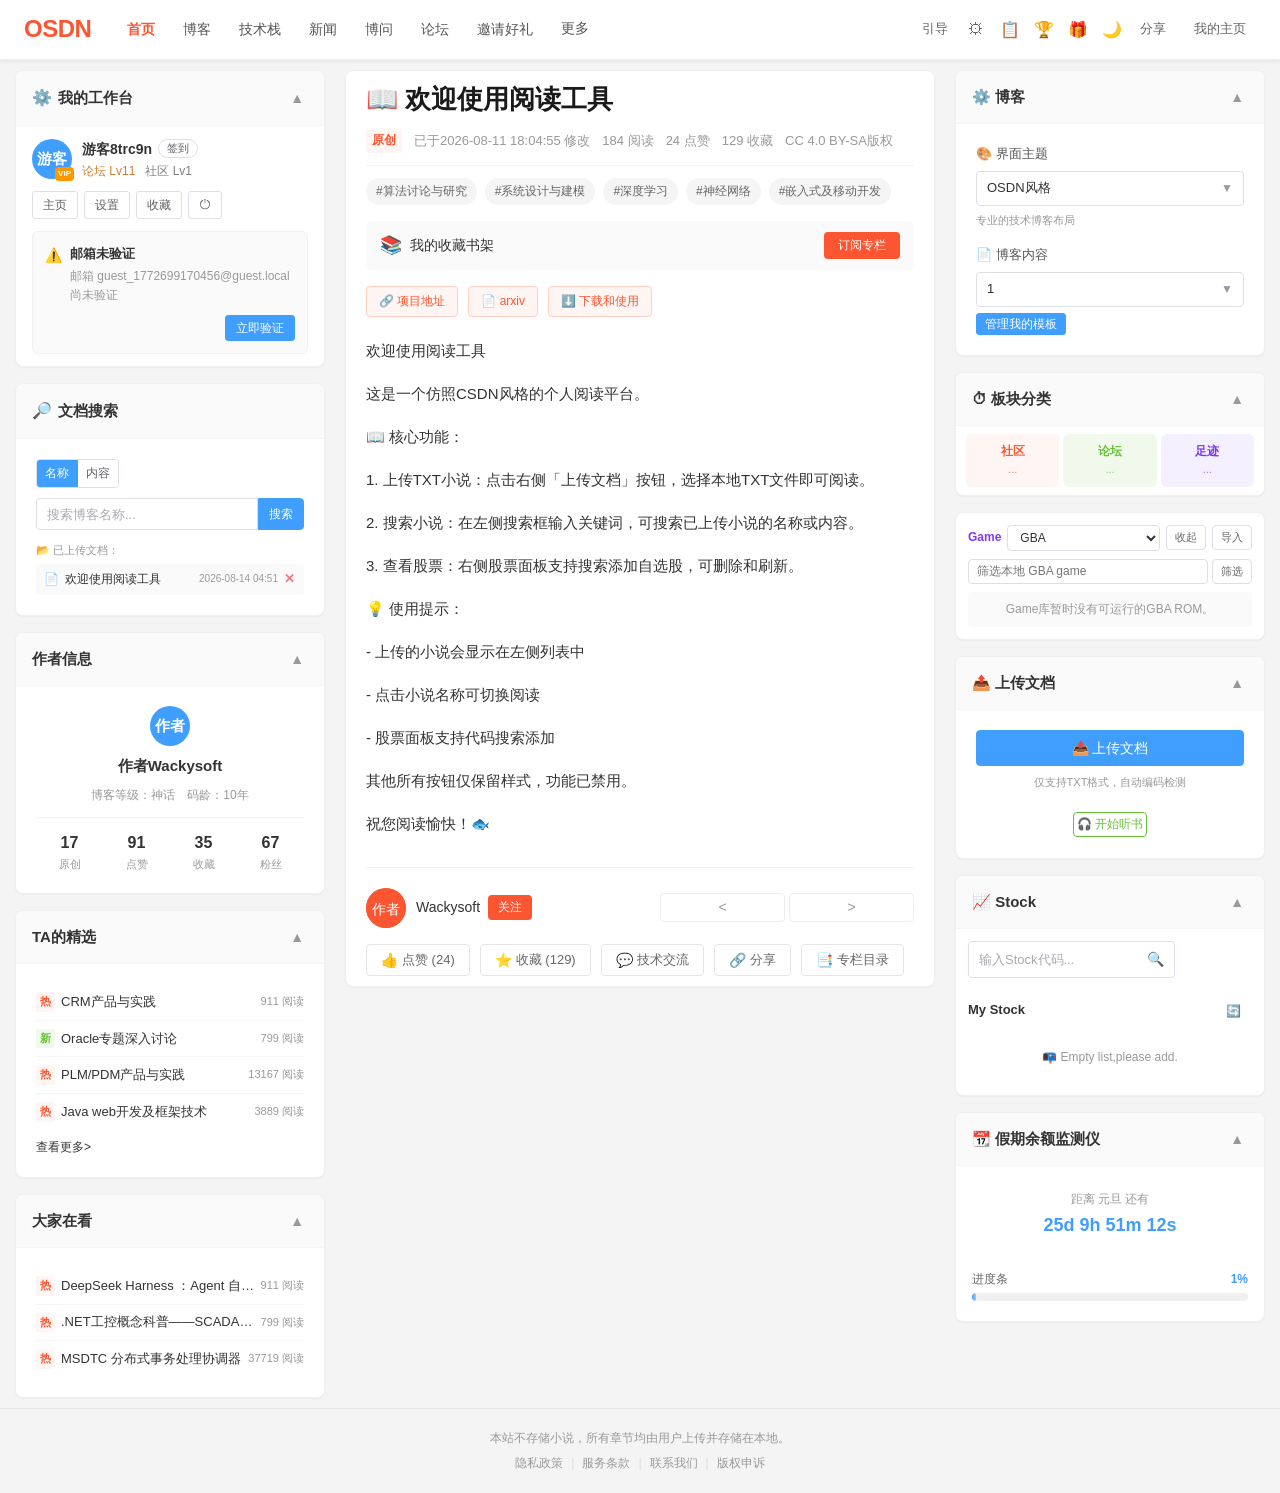
==== commit 45f5c5be: "fix button&novel search" ====
--- a/slack off fake site/htdocs/index.html
+++ b/slack off fake site/htdocs/index.html
@@ -9,6 +9,7 @@
 	<link rel="stylesheet" href="css/main.css"/>
 	<link rel="stylesheet" href="css/el-progress.css"/>
     <link rel="icon" href="data:image/svg+xml,<svg xmlns='http://www.w3.org/2000/svg' viewBox='0 0 100 100'><text y='.9em' font-size='90'>📚</text></svg>">
+    <script type="text/javascript" src="js/main.js" defer></script>
 </head>
 <body>
     <div id="app" class="app-osdn">
@@ -238,13 +239,11 @@
                             <div class="author-name-small">Wackysoft</div>
                             <button class="follow-btn-small" onclick="return false;">关注</button>
                         </div>
-                    </div>
-					
-					<div class="nav-buttons">
+						<div class="nav-buttons">
                         <button class="page-btn" id="prevPageBtn-bottom" disabled><</button>
                         <button class="page-btn" id="nextPageBtn-bottom" disabled>></button>
-                    </div>
-					
+                        </div>
+                    </div>
                     <div class="interaction-btns">
                         <button class="interaction-btn" onclick="return false;"><span class="btn-icon">👍</span><span class="btn-text">点赞 (24)</span></button>
                         <button class="interaction-btn" onclick="return false;"><span class="btn-icon">⭐</span><span class="btn-text">收藏 (129)</span></button>
@@ -476,6 +475,5 @@
         <!-- Toast notification -->
         <div class="toast" id="toast"></div>
     </div>
-	<script type="text/javascript" src="js/main.js"></script>
 </body>
 </html>
